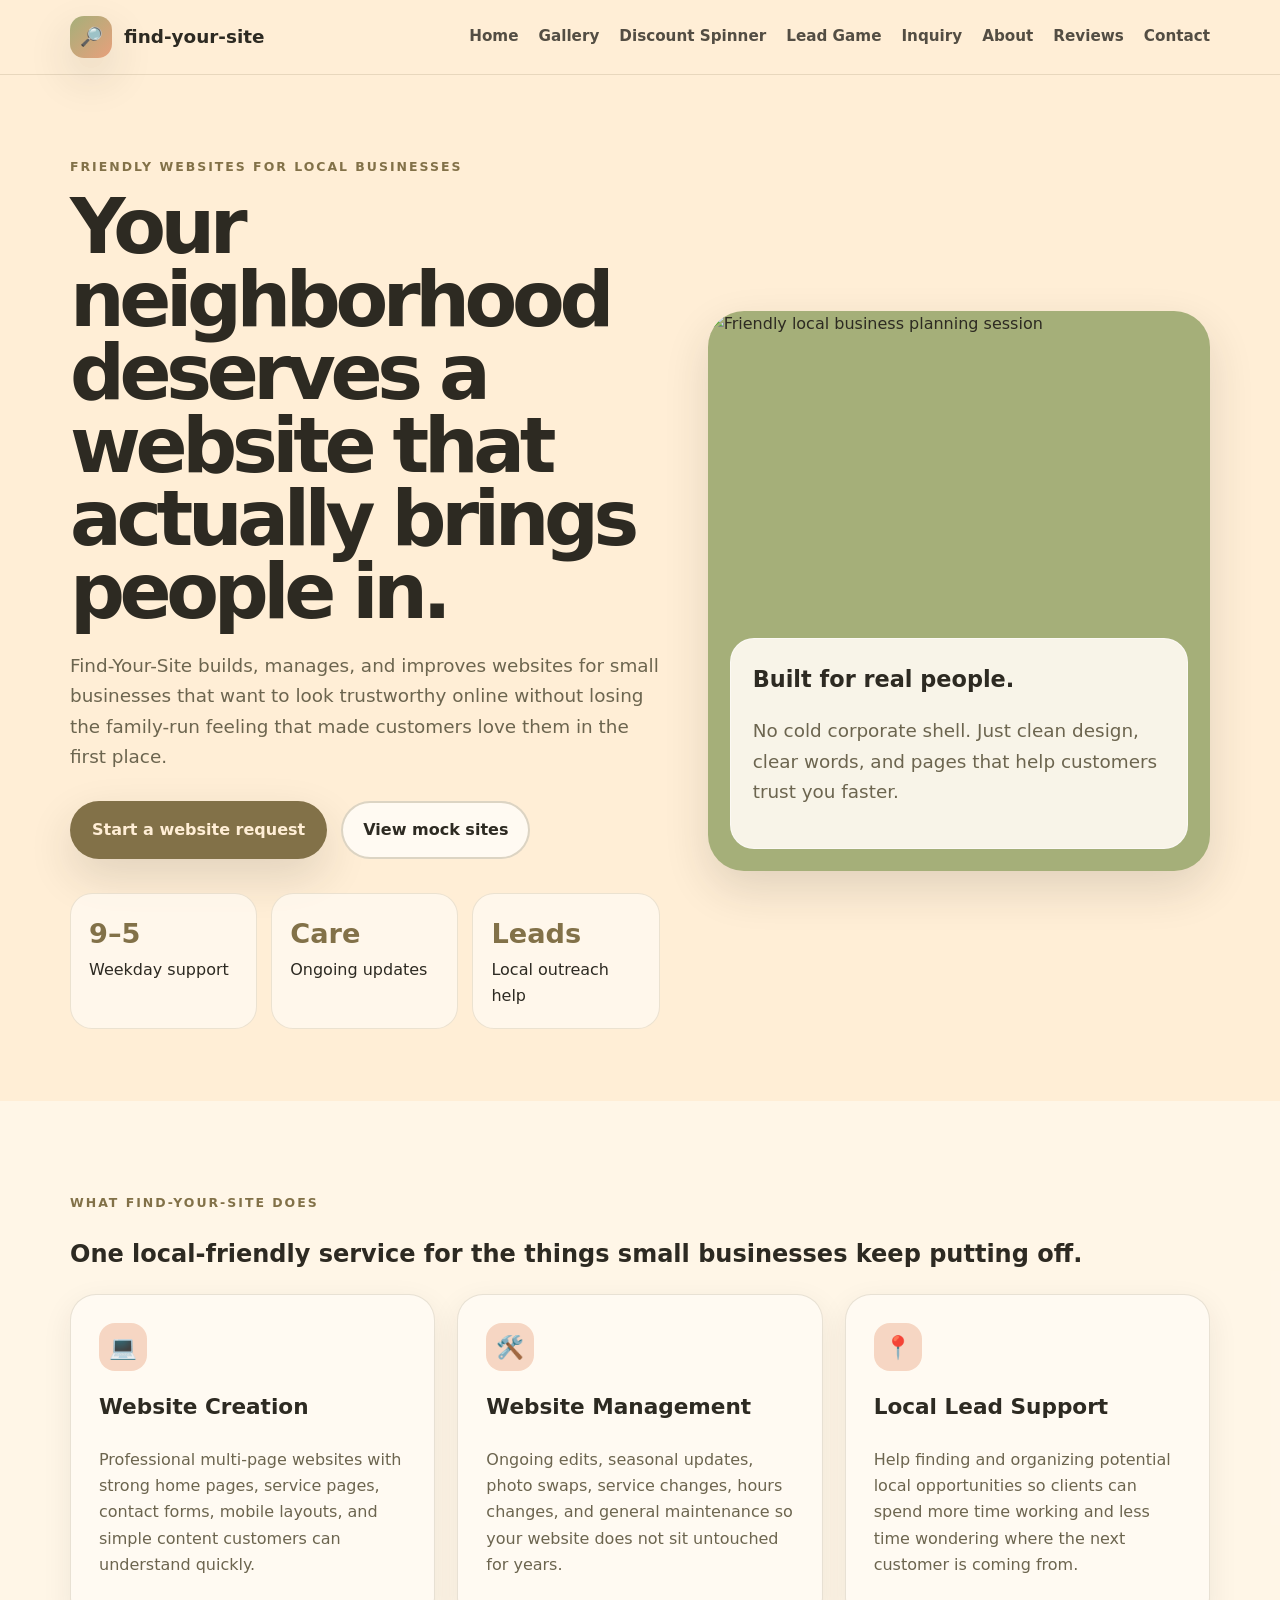
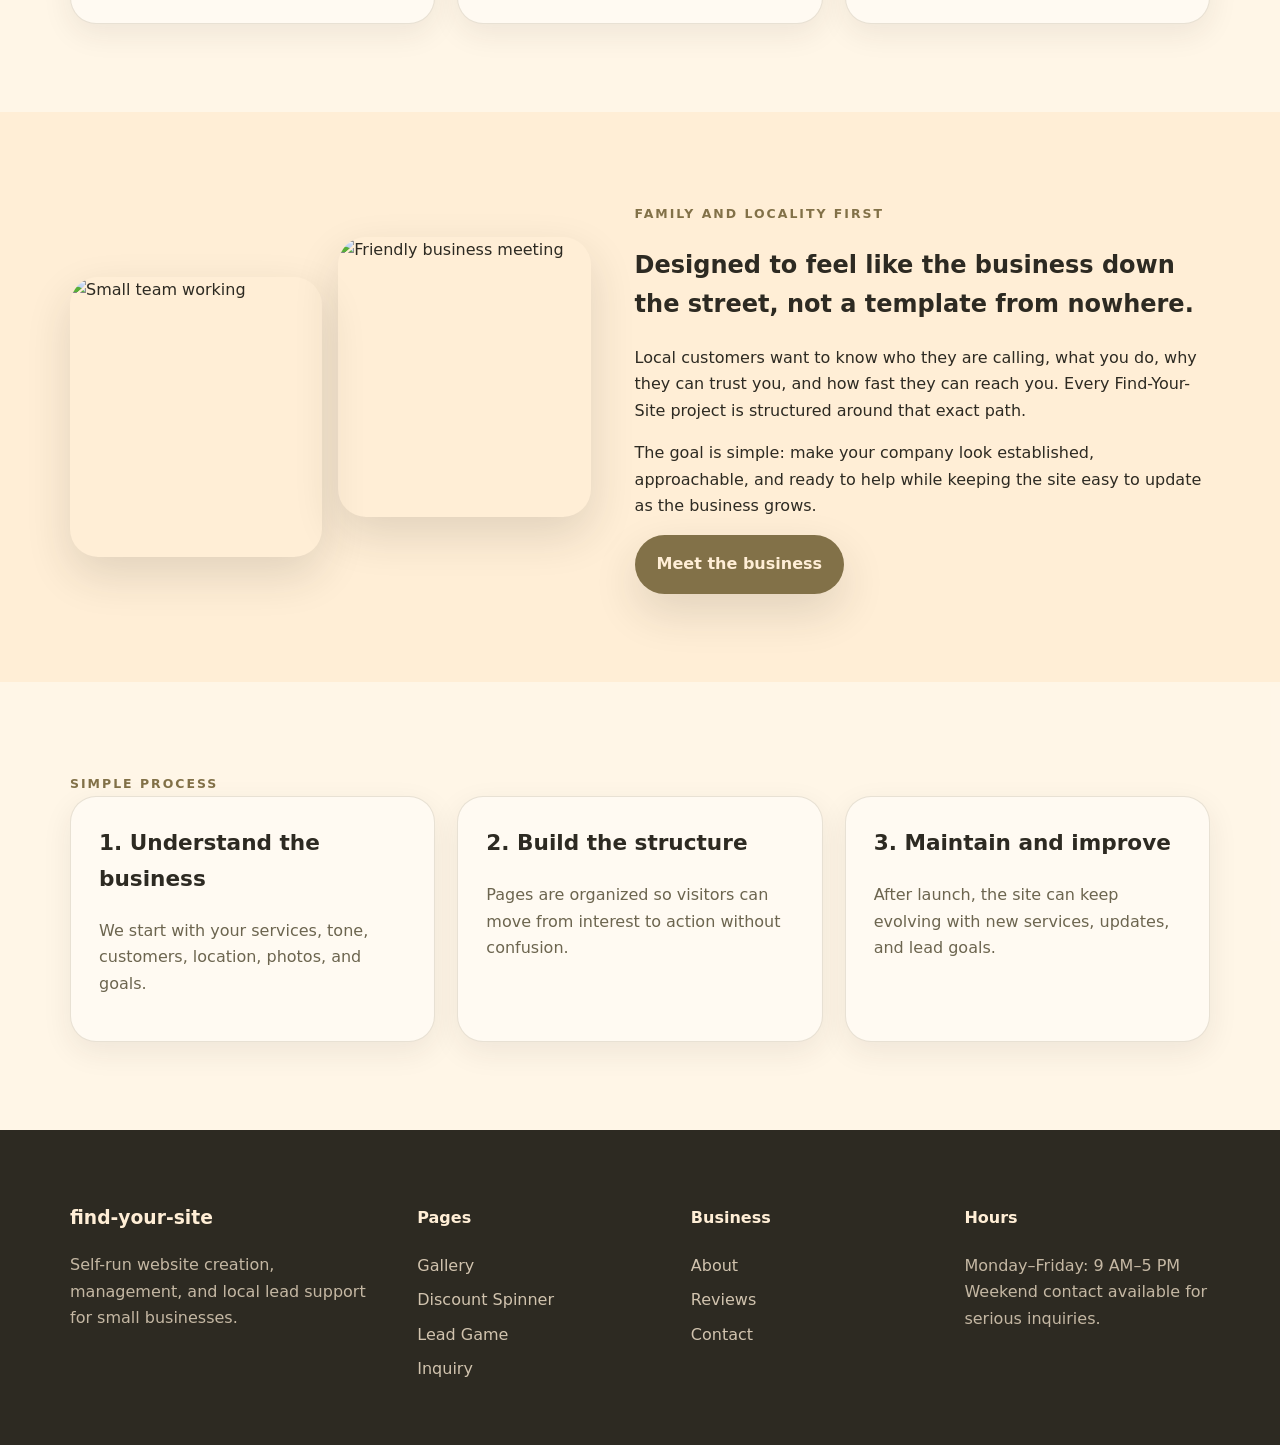
==== index.html @ 9f9fef60 "Add files via upload" ====
<!DOCTYPE html><html lang="en"><head><meta charset="UTF-8"><meta name="viewport" content="width=device-width, initial-scale=1.0"><title>Find-Your-Site | Local Websites, Care & Client Leads</title><link rel="stylesheet" href="assets/css/style.css"></head><body>
<header class="header"><div class="container nav"><a class="brand" href="index.html"><span class="brand-mark">🔎</span>find-your-site</a><button class="menu-toggle">Menu</button><nav class="nav-links"><a href="index.html">Home</a><a href="gallery.html">Gallery</a><a href="discount-spinner.html">Discount Spinner</a><a href="leads-game.html">Lead Game</a><a href="custom-inquiry.html">Inquiry</a><a href="about.html">About</a><a href="reviews.html">Reviews</a><a href="contact.html">Contact</a></nav></div></header>
<main><section class="hero"><div class="container hero-grid"><div><span class="eyebrow">Friendly websites for local businesses</span><h1>Your neighborhood deserves a website that actually brings people in.</h1><p>Find-Your-Site builds, manages, and improves websites for small businesses that want to look trustworthy online without losing the family-run feeling that made customers love them in the first place.</p><div class="hero-actions"><a class="btn btn-primary" href="custom-inquiry.html">Start a website request</a><a class="btn btn-secondary" href="gallery.html">View mock sites</a></div><div class="mini-stats"><div class="stat"><strong>9–5</strong>Weekday support</div><div class="stat"><strong>Care</strong>Ongoing updates</div><div class="stat"><strong>Leads</strong>Local outreach help</div></div></div><div class="hero-card"><img src="https://images.unsplash.com/photo-1556761175-b413da4baf72?auto=format&fit=crop&w=1100&q=80" alt="Friendly local business planning session"><div class="hero-badge"><strong>Built for real people.</strong><p>No cold corporate shell. Just clean design, clear words, and pages that help customers trust you faster.</p></div></div></div></section>
<section class="section section-soft"><div class="container"><span class="eyebrow">What Find-Your-Site does</span><h2>One local-friendly service for the things small businesses keep putting off.</h2><div class="grid-3"><article class="card"><div class="icon">💻</div><h3>Website Creation</h3><p>Professional multi-page websites with strong home pages, service pages, contact forms, mobile layouts, and simple content customers can understand quickly.</p></article><article class="card"><div class="icon">🛠️</div><h3>Website Management</h3><p>Ongoing edits, seasonal updates, photo swaps, service changes, hours changes, and general maintenance so your website does not sit untouched for years.</p></article><article class="card"><div class="icon">📍</div><h3>Local Lead Support</h3><p>Help finding and organizing potential local opportunities so clients can spend more time working and less time wondering where the next customer is coming from.</p></article></div></div></section>
<section class="section"><div class="container split"><div class="photo-stack"><img src="https://images.unsplash.com/photo-1521737604893-d14cc237f11d?auto=format&fit=crop&w=900&q=80" alt="Small team working"><img src="https://images.unsplash.com/photo-1556761175-4b46a572b786?auto=format&fit=crop&w=900&q=80" alt="Friendly business meeting"></div><div><span class="eyebrow">Family and locality first</span><h2>Designed to feel like the business down the street, not a template from nowhere.</h2><p>Local customers want to know who they are calling, what you do, why they can trust you, and how fast they can reach you. Every Find-Your-Site project is structured around that exact path.</p><p>The goal is simple: make your company look established, approachable, and ready to help while keeping the site easy to update as the business grows.</p><a class="btn btn-primary" href="about.html">Meet the business</a></div></div></section>
<section class="section section-soft"><div class="container"><span class="eyebrow">Simple process</span><div class="grid-3"><article class="card"><h3>1. Understand the business</h3><p>We start with your services, tone, customers, location, photos, and goals.</p></article><article class="card"><h3>2. Build the structure</h3><p>Pages are organized so visitors can move from interest to action without confusion.</p></article><article class="card"><h3>3. Maintain and improve</h3><p>After launch, the site can keep evolving with new services, updates, and lead goals.</p></article></div></div></section></main>
<footer class="footer"><div class="container footer-grid"><div><h3>find-your-site</h3><p>Self-run website creation, management, and local lead support for small businesses.</p></div><div><h4>Pages</h4><a href="gallery.html">Gallery</a><a href="discount-spinner.html">Discount Spinner</a><a href="leads-game.html">Lead Game</a><a href="custom-inquiry.html">Inquiry</a></div><div><h4>Business</h4><a href="about.html">About</a><a href="reviews.html">Reviews</a><a href="contact.html">Contact</a></div><div><h4>Hours</h4><p>Monday–Friday: 9 AM–5 PM<br>Weekend contact available for serious inquiries.</p></div></div></footer><script src="assets/js/script.js"></script></body></html>
---- assets/css/style.css ----
:root{
  --cream:#FFEED6;
  --sage:#A5AF79;
  --olive:#827148;
  --peach:#E8A07C;
  --ink:#2d2a22;
  --muted:#6c654f;
  --white:#fffaf2;
  --shadow:0 18px 45px rgba(45,42,34,.14);
  --radius:26px;
}
*{box-sizing:border-box}
body{margin:0;font-family:Inter,system-ui,-apple-system,Segoe UI,Arial,sans-serif;background:var(--cream);color:var(--ink);line-height:1.65}
a{color:inherit;text-decoration:none}img{max-width:100%;display:block}
.container{width:min(1140px,92%);margin:auto}.eyebrow{letter-spacing:.16em;text-transform:uppercase;font-weight:800;color:var(--olive);font-size:.78rem}.section{padding:88px 0}.section-soft{background:rgba(255,250,242,.65)}
.header{position:sticky;top:0;z-index:50;background:rgba(255,238,214,.92);backdrop-filter:blur(14px);border-bottom:1px solid rgba(130,113,72,.18)}
.nav{display:flex;align-items:center;justify-content:space-between;padding:16px 0}.brand{display:flex;align-items:center;gap:12px;font-weight:900;font-size:1.15rem}.brand-mark{width:42px;height:42px;border-radius:14px;background:linear-gradient(135deg,var(--sage),var(--peach));display:grid;place-items:center;box-shadow:var(--shadow)}
.nav-links{display:flex;align-items:center;gap:20px;font-weight:700;font-size:.95rem}.nav-links a{opacity:.82}.nav-links a:hover{opacity:1;color:var(--olive)}.menu-toggle{display:none;border:0;background:var(--olive);color:var(--cream);padding:10px 12px;border-radius:12px;font-weight:900}
.btn{display:inline-flex;align-items:center;justify-content:center;gap:10px;padding:14px 20px;border-radius:999px;font-weight:900;border:2px solid transparent;transition:.2s ease;cursor:pointer}.btn-primary{background:var(--olive);color:var(--cream);box-shadow:var(--shadow)}.btn-primary:hover{transform:translateY(-2px);background:#6f603d}.btn-secondary{background:var(--white);border-color:rgba(130,113,72,.28);color:var(--ink)}.btn-secondary:hover{border-color:var(--olive);transform:translateY(-2px)}
.hero{padding:78px 0 72px}.hero-grid{display:grid;grid-template-columns:1.08fr .92fr;gap:48px;align-items:center}.hero h1{font-size:clamp(2.6rem,6vw,5.6rem);line-height:.95;margin:12px 0 22px;letter-spacing:-.07em}.hero p{font-size:1.15rem;color:var(--muted);max-width:690px}.hero-actions{display:flex;gap:14px;flex-wrap:wrap;margin-top:28px}.hero-card{position:relative;border-radius:36px;overflow:hidden;min-height:560px;box-shadow:var(--shadow);background:var(--sage)}.hero-card img{height:560px;width:100%;object-fit:cover}.hero-badge{position:absolute;left:22px;bottom:22px;right:22px;background:rgba(255,250,242,.92);border:1px solid rgba(255,255,255,.5);padding:22px;border-radius:24px}.hero-badge strong{font-size:1.4rem}.mini-stats{display:grid;grid-template-columns:repeat(3,1fr);gap:14px;margin-top:34px}.stat{background:rgba(255,250,242,.75);border:1px solid rgba(130,113,72,.16);border-radius:22px;padding:18px}.stat strong{display:block;font-size:1.7rem;color:var(--olive)}
.grid-3{display:grid;grid-template-columns:repeat(3,1fr);gap:22px}.grid-2{display:grid;grid-template-columns:repeat(2,1fr);gap:28px}.card{background:var(--white);border:1px solid rgba(130,113,72,.18);border-radius:var(--radius);padding:28px;box-shadow:0 10px 30px rgba(45,42,34,.08)}.card h3{margin-top:0;font-size:1.35rem}.card p{color:var(--muted)}.icon{width:48px;height:48px;border-radius:16px;background:rgba(232,160,124,.4);display:grid;place-items:center;font-size:1.4rem;margin-bottom:18px}.split{display:grid;grid-template-columns:.95fr 1.05fr;gap:44px;align-items:center}.photo-stack{display:grid;grid-template-columns:1fr 1fr;gap:16px}.photo-stack img{border-radius:28px;height:280px;width:100%;object-fit:cover;box-shadow:var(--shadow)}.photo-stack img:first-child{margin-top:40px}
.page-hero{padding:72px 0 54px;text-align:center}.page-hero h1{font-size:clamp(2.3rem,5vw,4.8rem);line-height:1;margin:10px auto 18px;letter-spacing:-.05em;max-width:900px}.page-hero p{max-width:760px;margin:auto;color:var(--muted);font-size:1.1rem}
.gallery{display:grid;grid-template-columns:repeat(3,1fr);gap:24px}.site-preview{overflow:hidden;padding:0}.site-preview img{height:230px;width:100%;object-fit:cover}.site-preview div{padding:24px}.tag{display:inline-flex;background:rgba(165,175,121,.24);color:var(--olive);font-weight:900;border-radius:999px;padding:7px 12px;font-size:.8rem;margin:4px 4px 4px 0}
.spinner-wrap{display:grid;grid-template-columns:.9fr 1.1fr;gap:36px;align-items:center}.wheel-shell{background:var(--white);border-radius:36px;padding:28px;box-shadow:var(--shadow);text-align:center}.pointer{font-size:2rem;line-height:1}.wheel{width:min(430px,88vw);height:min(430px,88vw);border-radius:50%;margin:0 auto 22px;background:conic-gradient(var(--sage) 0 45deg,var(--peach) 45deg 90deg,var(--olive) 90deg 135deg,#c8bd92 135deg 180deg,var(--sage) 180deg 225deg,var(--peach) 225deg 270deg,var(--olive) 270deg 315deg,#d7c7a0 315deg 360deg);border:12px solid var(--white);box-shadow:inset 0 0 0 5px rgba(45,42,34,.12),var(--shadow);transition:transform 4s cubic-bezier(.12,.78,.18,1);position:relative}.wheel:after{content:'FYS';position:absolute;inset:36%;border-radius:50%;background:var(--cream);display:grid;place-items:center;font-weight:1000;color:var(--olive);font-size:1.7rem;border:4px solid rgba(130,113,72,.24)}.discount-result{font-size:1.4rem;font-weight:900;color:var(--olive);margin-top:16px;min-height:42px}
.form{display:grid;gap:16px}.form label{font-weight:900}.form input,.form textarea,.form select{width:100%;padding:15px 16px;border-radius:16px;border:1px solid rgba(130,113,72,.28);background:#fffdf8;font:inherit}.form textarea{min-height:150px;resize:vertical}.notice{display:none;background:rgba(165,175,121,.25);border:1px solid rgba(130,113,72,.25);padding:16px;border-radius:18px;font-weight:800}.review-stars{color:var(--olive);letter-spacing:.08em;font-weight:1000}.footer{background:#2d2a22;color:var(--cream);padding:54px 0}.footer-grid{display:grid;grid-template-columns:1.3fr repeat(3,1fr);gap:28px}.footer a{display:block;color:rgba(255,238,214,.78);margin:8px 0}.footer p{color:rgba(255,238,214,.72)}
@media(max-width:880px){.menu-toggle{display:block}.nav-links{display:none;position:absolute;left:4%;right:4%;top:76px;background:var(--white);padding:18px;border-radius:22px;box-shadow:var(--shadow);flex-direction:column;align-items:flex-start}.nav-links.open{display:flex}.hero-grid,.split,.spinner-wrap{grid-template-columns:1fr}.grid-3,.grid-2,.gallery,.footer-grid,.mini-stats{grid-template-columns:1fr}.hero-card,.hero-card img{min-height:420px;height:420px}.section{padding:64px 0}}
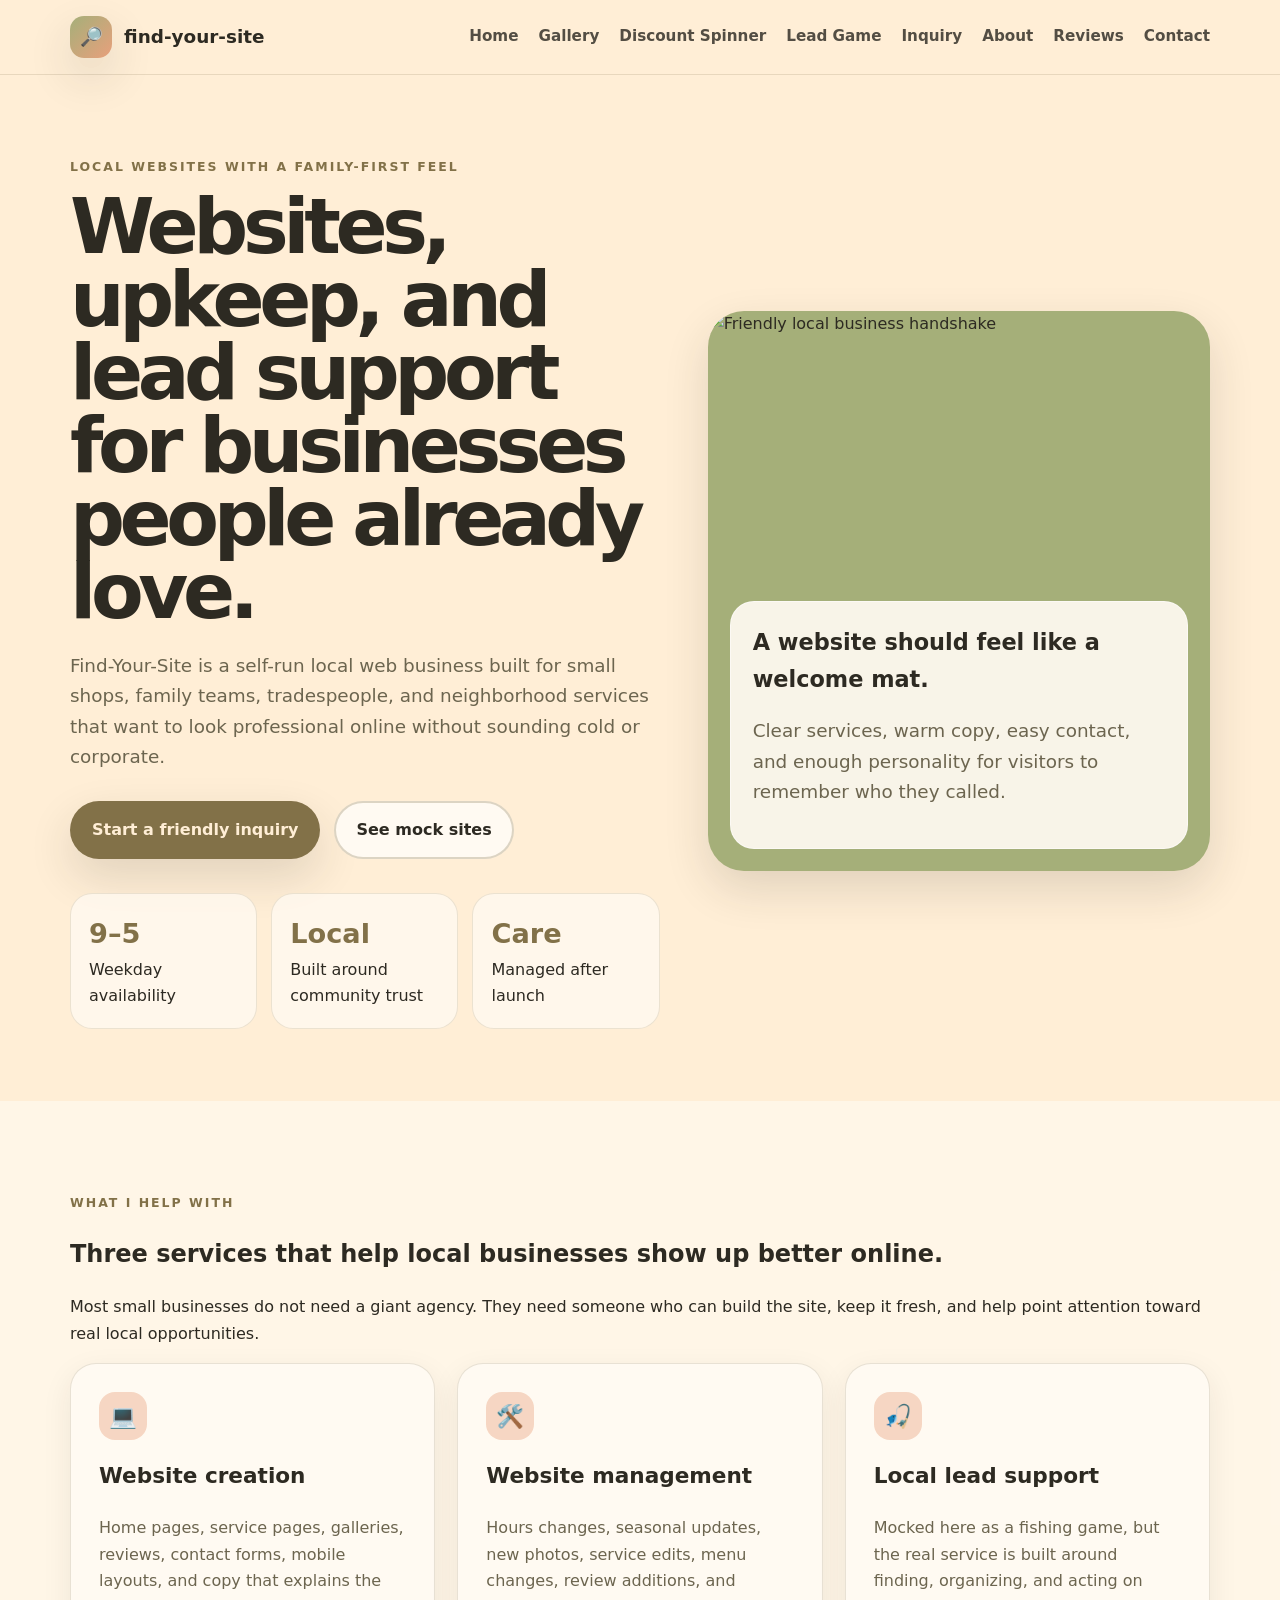
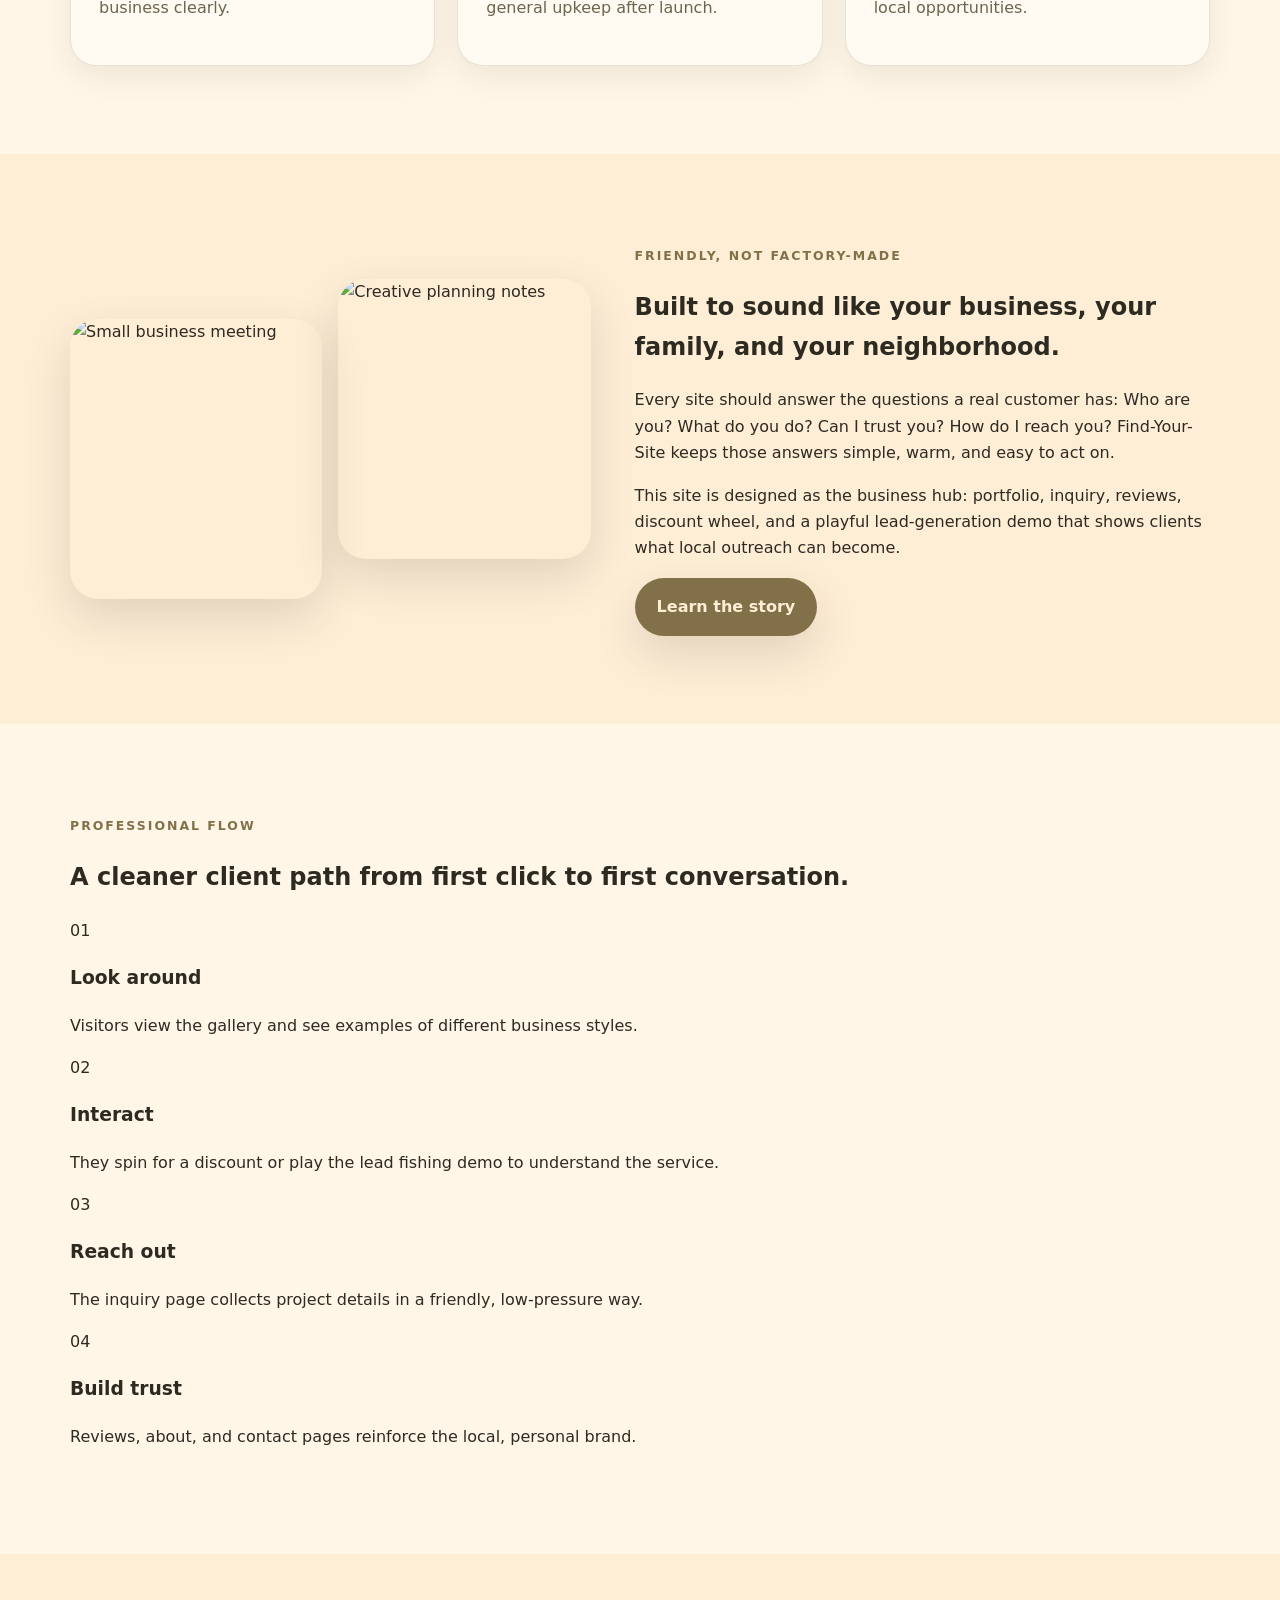
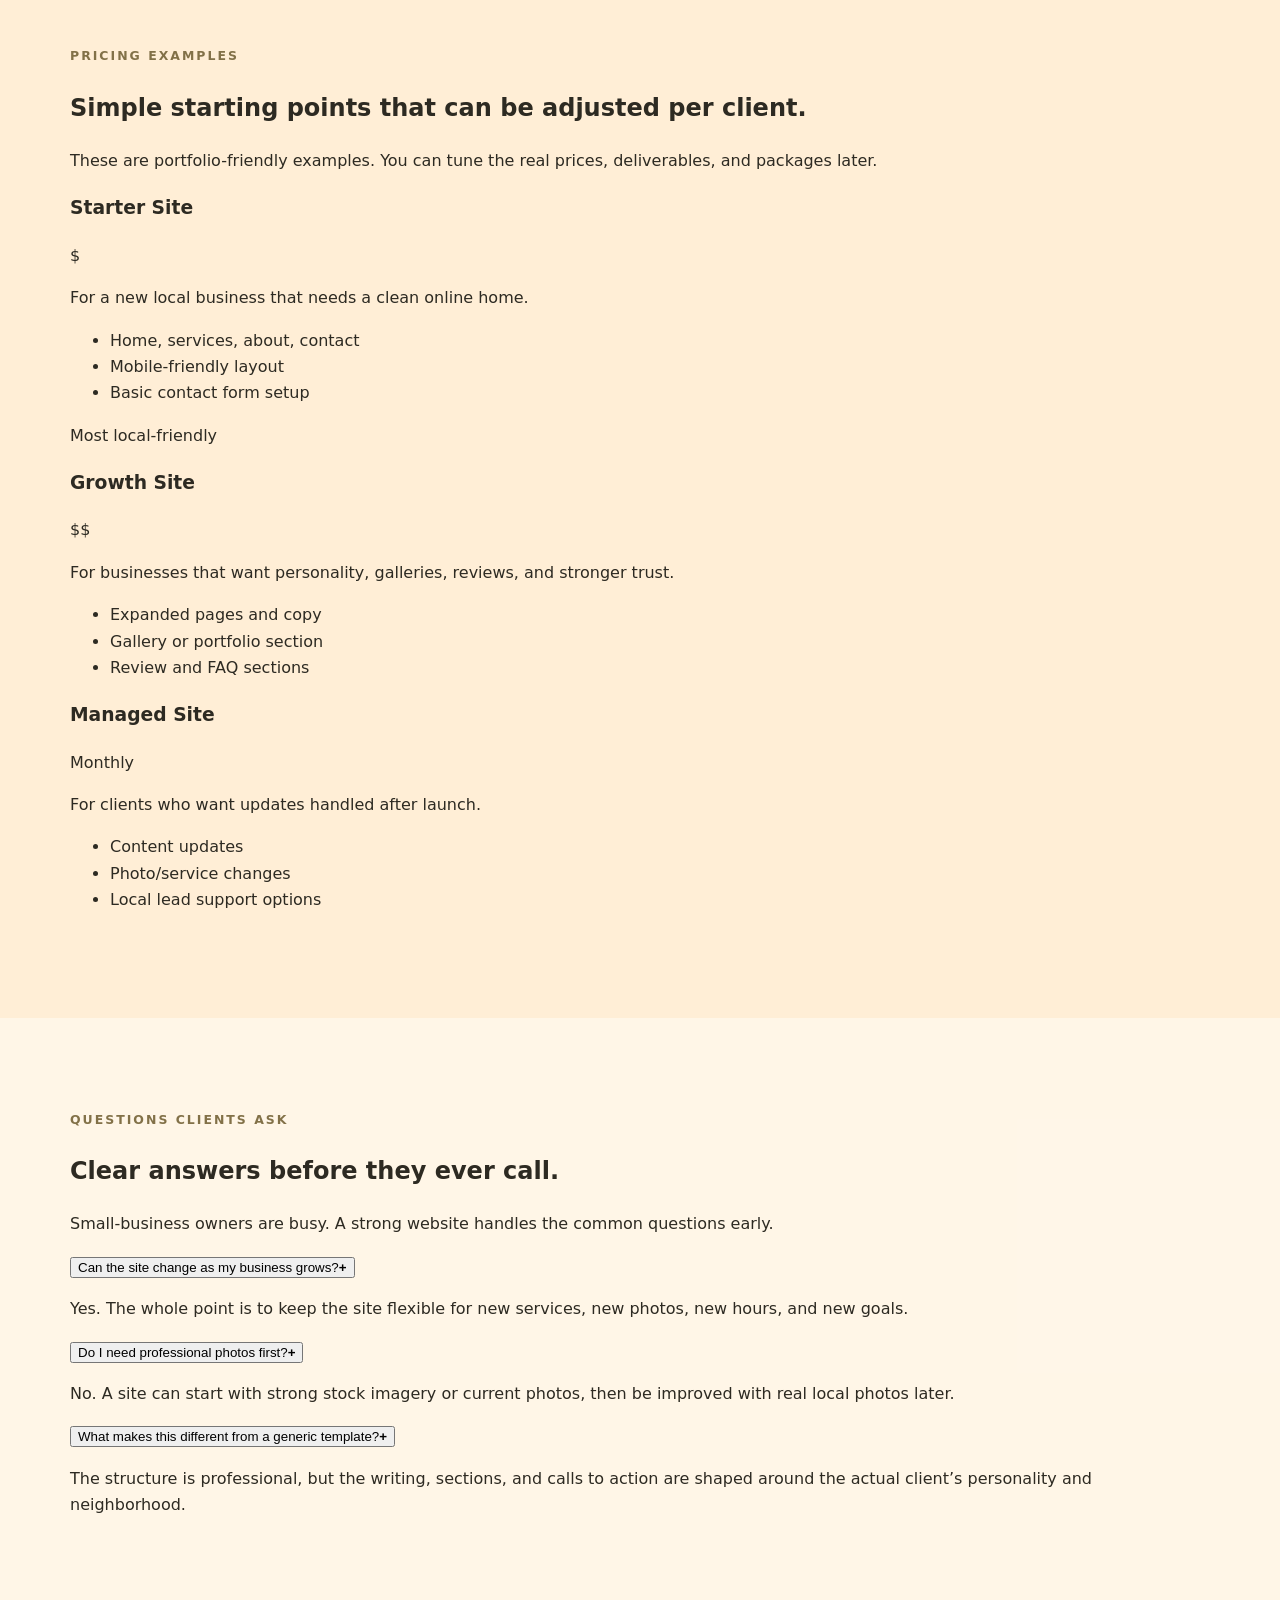
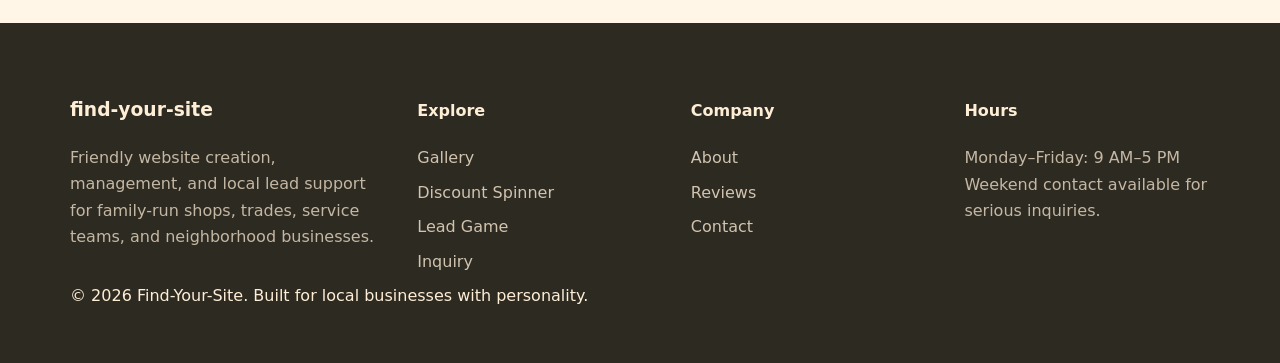
==== commit 9111b041: "Add files via upload" ====
--- a/index.html
+++ b/index.html
@@ -1,7 +1,35 @@
-<!DOCTYPE html><html lang="en"><head><meta charset="UTF-8"><meta name="viewport" content="width=device-width, initial-scale=1.0"><title>Find-Your-Site | Local Websites, Care & Client Leads</title><link rel="stylesheet" href="assets/css/style.css"></head><body>
-<header class="header"><div class="container nav"><a class="brand" href="index.html"><span class="brand-mark">🔎</span>find-your-site</a><button class="menu-toggle">Menu</button><nav class="nav-links"><a href="index.html">Home</a><a href="gallery.html">Gallery</a><a href="discount-spinner.html">Discount Spinner</a><a href="leads-game.html">Lead Game</a><a href="custom-inquiry.html">Inquiry</a><a href="about.html">About</a><a href="reviews.html">Reviews</a><a href="contact.html">Contact</a></nav></div></header>
-<main><section class="hero"><div class="container hero-grid"><div><span class="eyebrow">Friendly websites for local businesses</span><h1>Your neighborhood deserves a website that actually brings people in.</h1><p>Find-Your-Site builds, manages, and improves websites for small businesses that want to look trustworthy online without losing the family-run feeling that made customers love them in the first place.</p><div class="hero-actions"><a class="btn btn-primary" href="custom-inquiry.html">Start a website request</a><a class="btn btn-secondary" href="gallery.html">View mock sites</a></div><div class="mini-stats"><div class="stat"><strong>9–5</strong>Weekday support</div><div class="stat"><strong>Care</strong>Ongoing updates</div><div class="stat"><strong>Leads</strong>Local outreach help</div></div></div><div class="hero-card"><img src="https://images.unsplash.com/photo-1556761175-b413da4baf72?auto=format&fit=crop&w=1100&q=80" alt="Friendly local business planning session"><div class="hero-badge"><strong>Built for real people.</strong><p>No cold corporate shell. Just clean design, clear words, and pages that help customers trust you faster.</p></div></div></div></section>
-<section class="section section-soft"><div class="container"><span class="eyebrow">What Find-Your-Site does</span><h2>One local-friendly service for the things small businesses keep putting off.</h2><div class="grid-3"><article class="card"><div class="icon">💻</div><h3>Website Creation</h3><p>Professional multi-page websites with strong home pages, service pages, contact forms, mobile layouts, and simple content customers can understand quickly.</p></article><article class="card"><div class="icon">🛠️</div><h3>Website Management</h3><p>Ongoing edits, seasonal updates, photo swaps, service changes, hours changes, and general maintenance so your website does not sit untouched for years.</p></article><article class="card"><div class="icon">📍</div><h3>Local Lead Support</h3><p>Help finding and organizing potential local opportunities so clients can spend more time working and less time wondering where the next customer is coming from.</p></article></div></div></section>
-<section class="section"><div class="container split"><div class="photo-stack"><img src="https://images.unsplash.com/photo-1521737604893-d14cc237f11d?auto=format&fit=crop&w=900&q=80" alt="Small team working"><img src="https://images.unsplash.com/photo-1556761175-4b46a572b786?auto=format&fit=crop&w=900&q=80" alt="Friendly business meeting"></div><div><span class="eyebrow">Family and locality first</span><h2>Designed to feel like the business down the street, not a template from nowhere.</h2><p>Local customers want to know who they are calling, what you do, why they can trust you, and how fast they can reach you. Every Find-Your-Site project is structured around that exact path.</p><p>The goal is simple: make your company look established, approachable, and ready to help while keeping the site easy to update as the business grows.</p><a class="btn btn-primary" href="about.html">Meet the business</a></div></div></section>
-<section class="section section-soft"><div class="container"><span class="eyebrow">Simple process</span><div class="grid-3"><article class="card"><h3>1. Understand the business</h3><p>We start with your services, tone, customers, location, photos, and goals.</p></article><article class="card"><h3>2. Build the structure</h3><p>Pages are organized so visitors can move from interest to action without confusion.</p></article><article class="card"><h3>3. Maintain and improve</h3><p>After launch, the site can keep evolving with new services, updates, and lead goals.</p></article></div></div></section></main>
-<footer class="footer"><div class="container footer-grid"><div><h3>find-your-site</h3><p>Self-run website creation, management, and local lead support for small businesses.</p></div><div><h4>Pages</h4><a href="gallery.html">Gallery</a><a href="discount-spinner.html">Discount Spinner</a><a href="leads-game.html">Lead Game</a><a href="custom-inquiry.html">Inquiry</a></div><div><h4>Business</h4><a href="about.html">About</a><a href="reviews.html">Reviews</a><a href="contact.html">Contact</a></div><div><h4>Hours</h4><p>Monday–Friday: 9 AM–5 PM<br>Weekend contact available for serious inquiries.</p></div></div></footer><script src="assets/js/script.js"></script></body></html>
+<!DOCTYPE html>
+<html lang="en">
+<head>
+<meta charset="UTF-8">
+<meta name="viewport" content="width=device-width, initial-scale=1.0">
+<title>Find-Your-Site | Local Website Creation & Lead Support</title>
+<link rel="stylesheet" href="assets/css/style.css">
+</head>
+<body>
+<header class="header"><div class="container nav"><a class="brand" href="index.html"><span class="brand-mark">🔎</span><span>find-your-site</span></a><button class="menu-toggle" aria-label="Open navigation">Menu</button><nav class="nav-links"><a href="index.html">Home</a><a href="gallery.html">Gallery</a><a href="discount-spinner.html">Discount Spinner</a><a href="leads-game.html">Lead Game</a><a href="custom-inquiry.html">Inquiry</a><a href="about.html">About</a><a href="reviews.html">Reviews</a><a href="contact.html">Contact</a></nav></div></header>
+<main>
+
+<section class="hero">
+  <div class="container hero-grid">
+    <div>
+      <span class="eyebrow">Local websites with a family-first feel</span>
+      <h1>Websites, upkeep, and lead support for businesses people already love.</h1>
+      <p>Find-Your-Site is a self-run local web business built for small shops, family teams, tradespeople, and neighborhood services that want to look professional online without sounding cold or corporate.</p>
+      <div class="hero-actions"><a class="btn btn-primary" href="custom-inquiry.html">Start a friendly inquiry</a><a class="btn btn-secondary" href="gallery.html">See mock sites</a></div>
+      <div class="mini-stats"><div class="stat"><strong>9–5</strong><span>Weekday availability</span></div><div class="stat"><strong>Local</strong><span>Built around community trust</span></div><div class="stat"><strong>Care</strong><span>Managed after launch</span></div></div>
+    </div>
+    <div class="hero-card"><img src="https://images.unsplash.com/photo-1521791055366-0d553872125f?auto=format&fit=crop&w=1200&q=80" alt="Friendly local business handshake"><div class="hero-badge"><strong>A website should feel like a welcome mat.</strong><p>Clear services, warm copy, easy contact, and enough personality for visitors to remember who they called.</p></div></div>
+  </div>
+</section>
+<section class="section section-soft"><div class="container"><div class="section-heading"><span class="eyebrow">What I help with</span><h2>Three services that help local businesses show up better online.</h2><p>Most small businesses do not need a giant agency. They need someone who can build the site, keep it fresh, and help point attention toward real local opportunities.</p></div><div class="grid-3"><article class="card lift"><div class="icon">💻</div><h3>Website creation</h3><p>Home pages, service pages, galleries, reviews, contact forms, mobile layouts, and copy that explains the business clearly.</p></article><article class="card lift"><div class="icon">🛠️</div><h3>Website management</h3><p>Hours changes, seasonal updates, new photos, service edits, menu changes, review additions, and general upkeep after launch.</p></article><article class="card lift"><div class="icon">🎣</div><h3>Local lead support</h3><p>Mocked here as a fishing game, but the real service is built around finding, organizing, and acting on local opportunities.</p></article></div></div></section>
+<section class="section"><div class="container split"><div class="photo-stack"><img src="https://images.unsplash.com/photo-1556761175-4b46a572b786?auto=format&fit=crop&w=900&q=80" alt="Small business meeting"><img src="https://images.unsplash.com/photo-1517245386807-bb43f82c33c4?auto=format&fit=crop&w=900&q=80" alt="Creative planning notes"></div><div><span class="eyebrow">Friendly, not factory-made</span><h2>Built to sound like your business, your family, and your neighborhood.</h2><p>Every site should answer the questions a real customer has: Who are you? What do you do? Can I trust you? How do I reach you? Find-Your-Site keeps those answers simple, warm, and easy to act on.</p><p>This site is designed as the business hub: portfolio, inquiry, reviews, discount wheel, and a playful lead-generation demo that shows clients what local outreach can become.</p><a class="btn btn-primary" href="about.html">Learn the story</a></div></div></section>
+<section class="section section-soft"><div class="container"><div class="section-heading"><span class="eyebrow">Professional flow</span><h2>A cleaner client path from first click to first conversation.</h2></div><div class="process-line"><article><span>01</span><h3>Look around</h3><p>Visitors view the gallery and see examples of different business styles.</p></article><article><span>02</span><h3>Interact</h3><p>They spin for a discount or play the lead fishing demo to understand the service.</p></article><article><span>03</span><h3>Reach out</h3><p>The inquiry page collects project details in a friendly, low-pressure way.</p></article><article><span>04</span><h3>Build trust</h3><p>Reviews, about, and contact pages reinforce the local, personal brand.</p></article></div></div></section>
+<section class="section"><div class="container"><div class="section-heading"><span class="eyebrow">Pricing examples</span><h2>Simple starting points that can be adjusted per client.</h2><p>These are portfolio-friendly examples. You can tune the real prices, deliverables, and packages later.</p></div><div class="pricing-grid"><article class="price-card"><h3>Starter Site</h3><p class="price">$</p><p>For a new local business that needs a clean online home.</p><ul><li>Home, services, about, contact</li><li>Mobile-friendly layout</li><li>Basic contact form setup</li></ul></article><article class="price-card featured"><span class="badge">Most local-friendly</span><h3>Growth Site</h3><p class="price">$$</p><p>For businesses that want personality, galleries, reviews, and stronger trust.</p><ul><li>Expanded pages and copy</li><li>Gallery or portfolio section</li><li>Review and FAQ sections</li></ul></article><article class="price-card"><h3>Managed Site</h3><p class="price">Monthly</p><p>For clients who want updates handled after launch.</p><ul><li>Content updates</li><li>Photo/service changes</li><li>Local lead support options</li></ul></article></div></div></section>
+<section class="section section-soft"><div class="container faq-wrap"><div><span class="eyebrow">Questions clients ask</span><h2>Clear answers before they ever call.</h2><p>Small-business owners are busy. A strong website handles the common questions early.</p></div><div class="faq-list"><button class="faq-item"><span>Can the site change as my business grows?</span><strong>+</strong></button><div class="faq-panel"><p>Yes. The whole point is to keep the site flexible for new services, new photos, new hours, and new goals.</p></div><button class="faq-item"><span>Do I need professional photos first?</span><strong>+</strong></button><div class="faq-panel"><p>No. A site can start with strong stock imagery or current photos, then be improved with real local photos later.</p></div><button class="faq-item"><span>What makes this different from a generic template?</span><strong>+</strong></button><div class="faq-panel"><p>The structure is professional, but the writing, sections, and calls to action are shaped around the actual client’s personality and neighborhood.</p></div></div></div></section>
+
+</main>
+<footer class="footer"><div class="container footer-grid"><div><h3>find-your-site</h3><p>Friendly website creation, management, and local lead support for family-run shops, trades, service teams, and neighborhood businesses.</p></div><div><h4>Explore</h4><a href="gallery.html">Gallery</a><a href="discount-spinner.html">Discount Spinner</a><a href="leads-game.html">Lead Game</a><a href="custom-inquiry.html">Inquiry</a></div><div><h4>Company</h4><a href="about.html">About</a><a href="reviews.html">Reviews</a><a href="contact.html">Contact</a></div><div><h4>Hours</h4><p>Monday–Friday: 9 AM–5 PM<br>Weekend contact available for serious inquiries.</p></div></div><div class="container tiny-footer">© <span data-year></span> Find-Your-Site. Built for local businesses with personality.</div></footer>
+<script src="assets/js/script.js"></script>
+</body>
+</html>
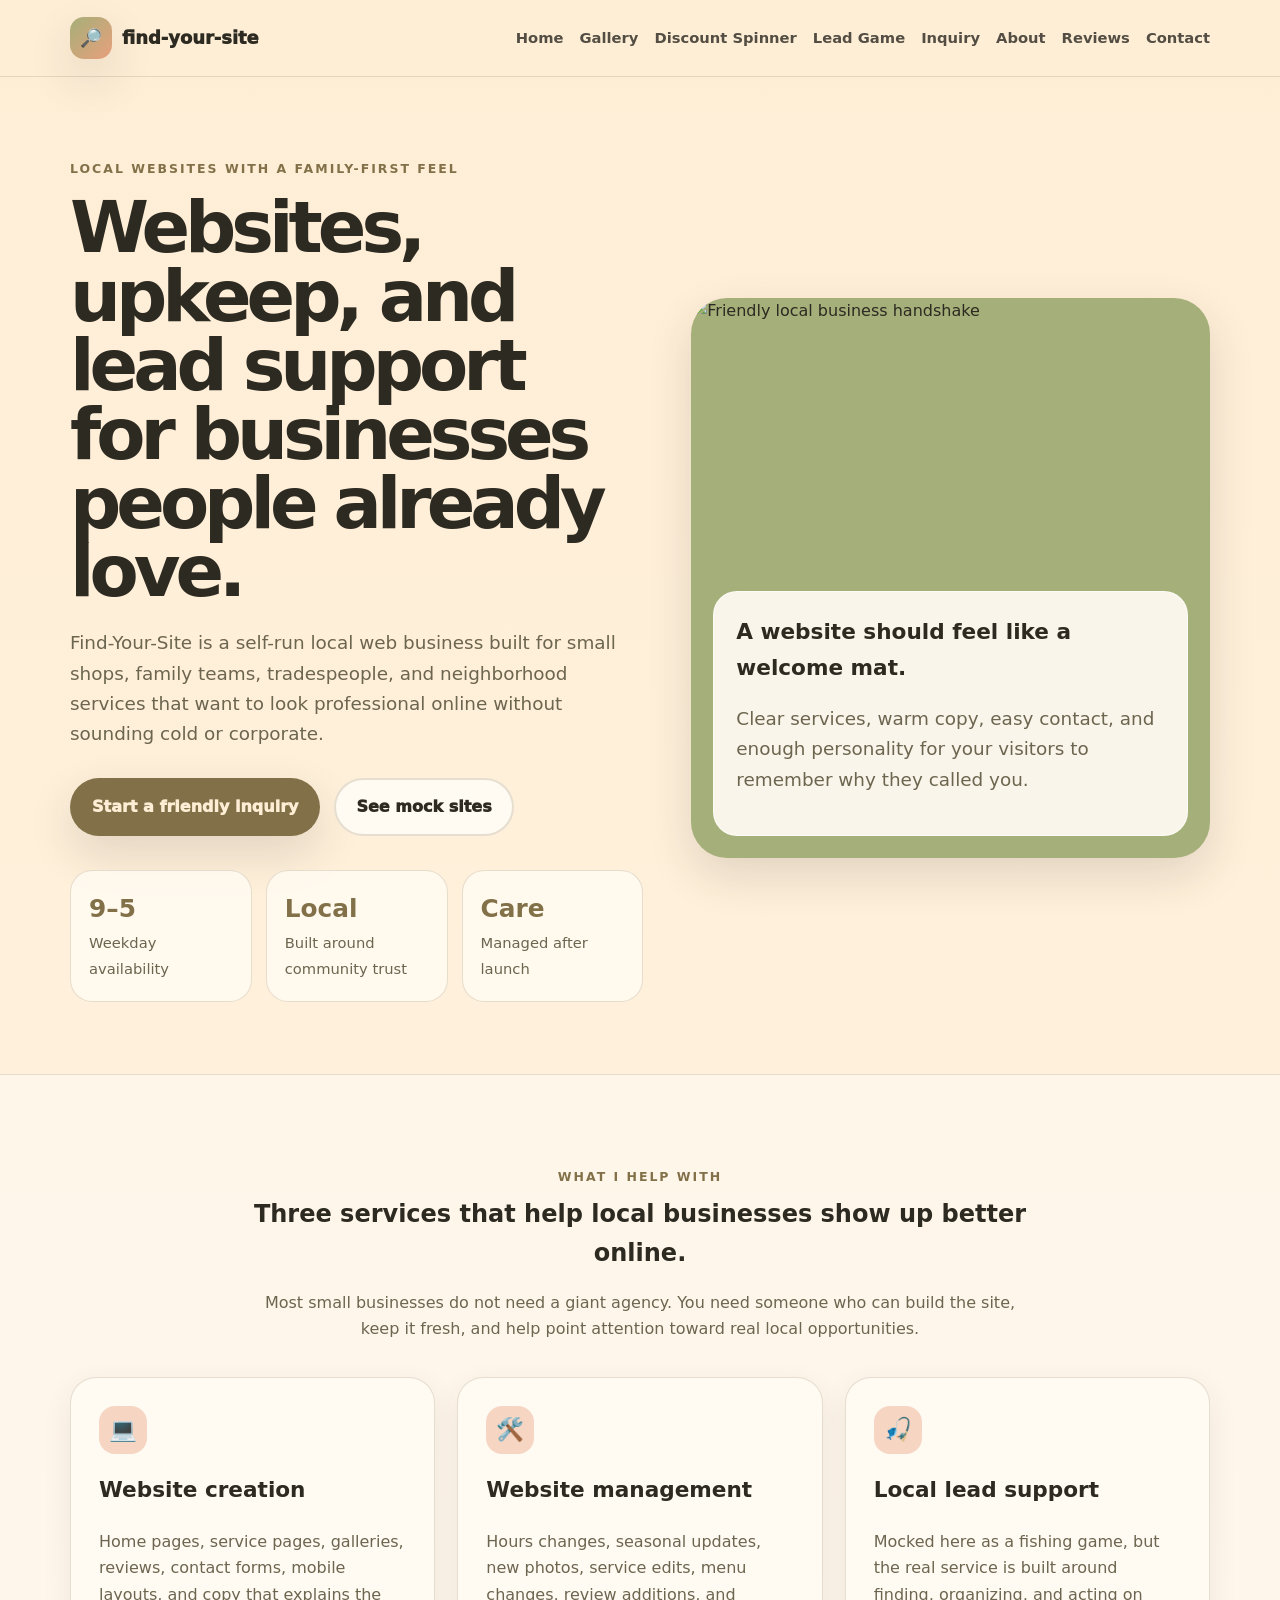
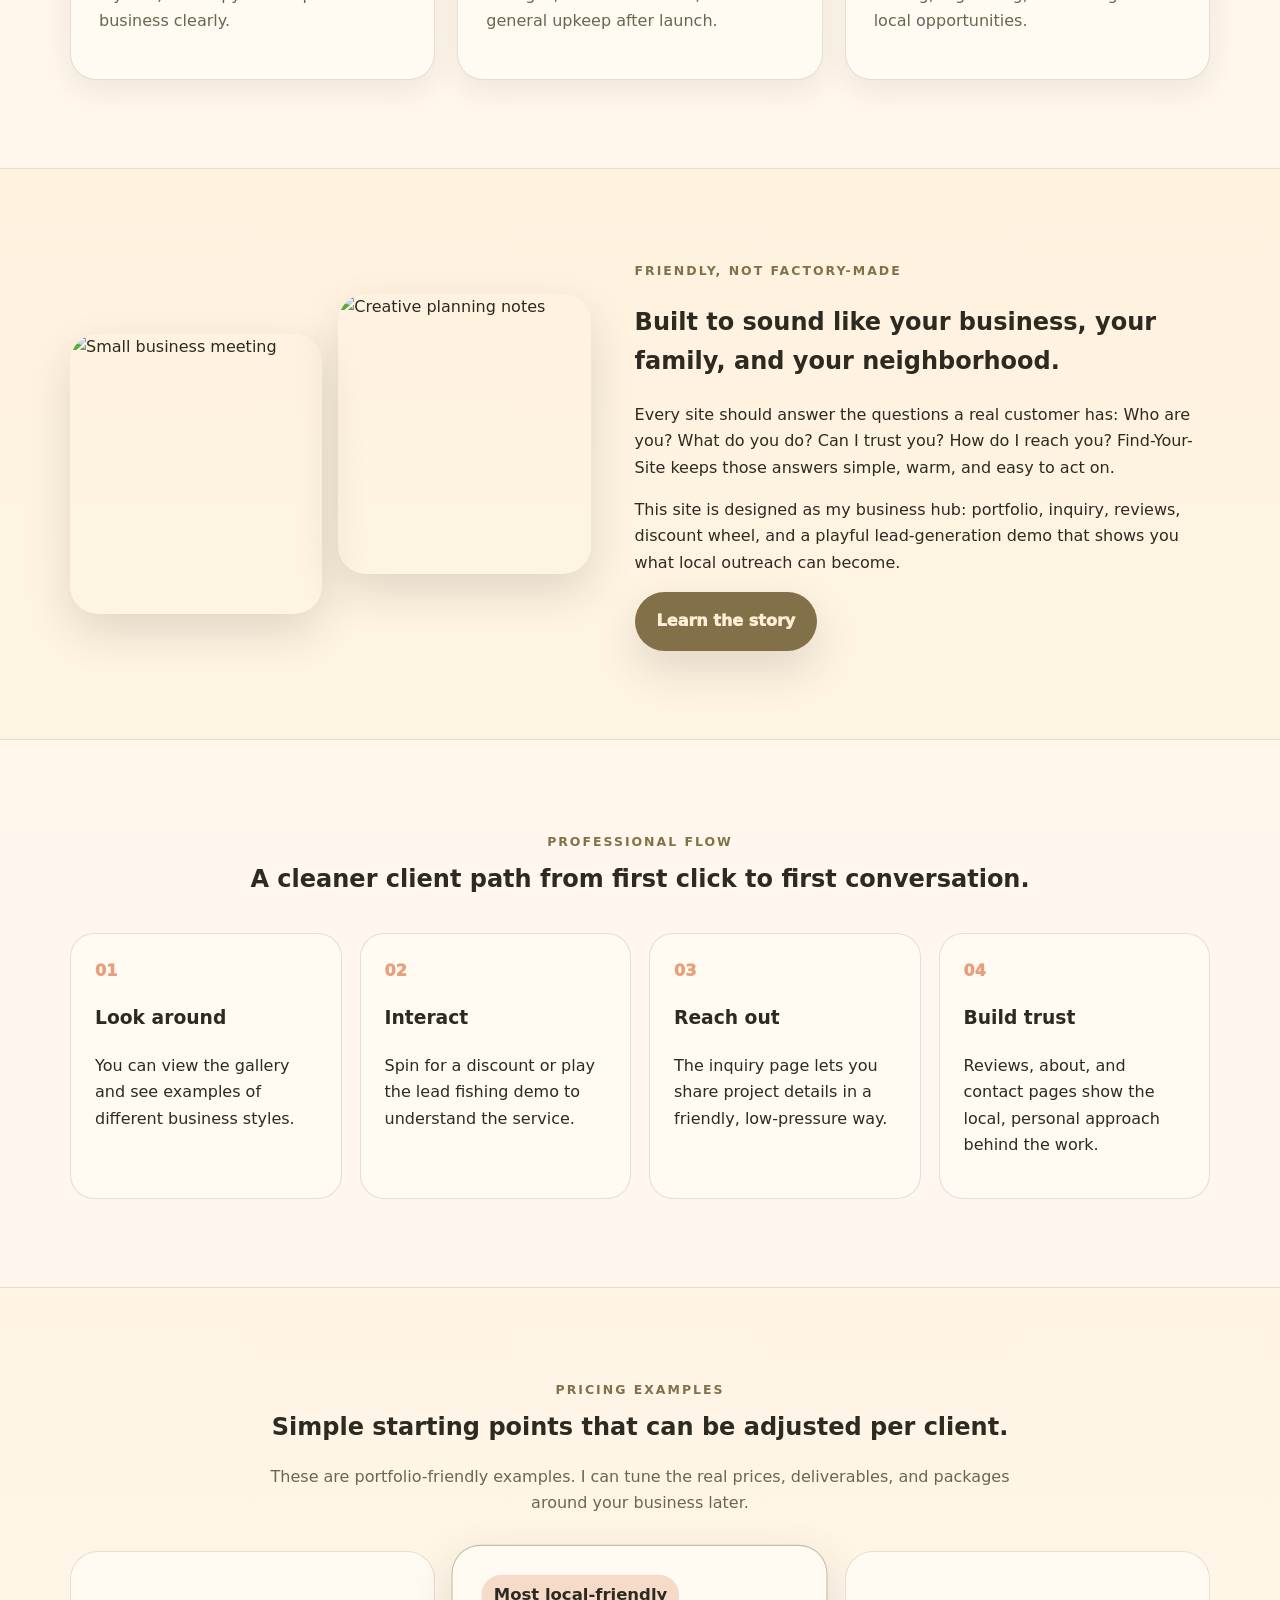
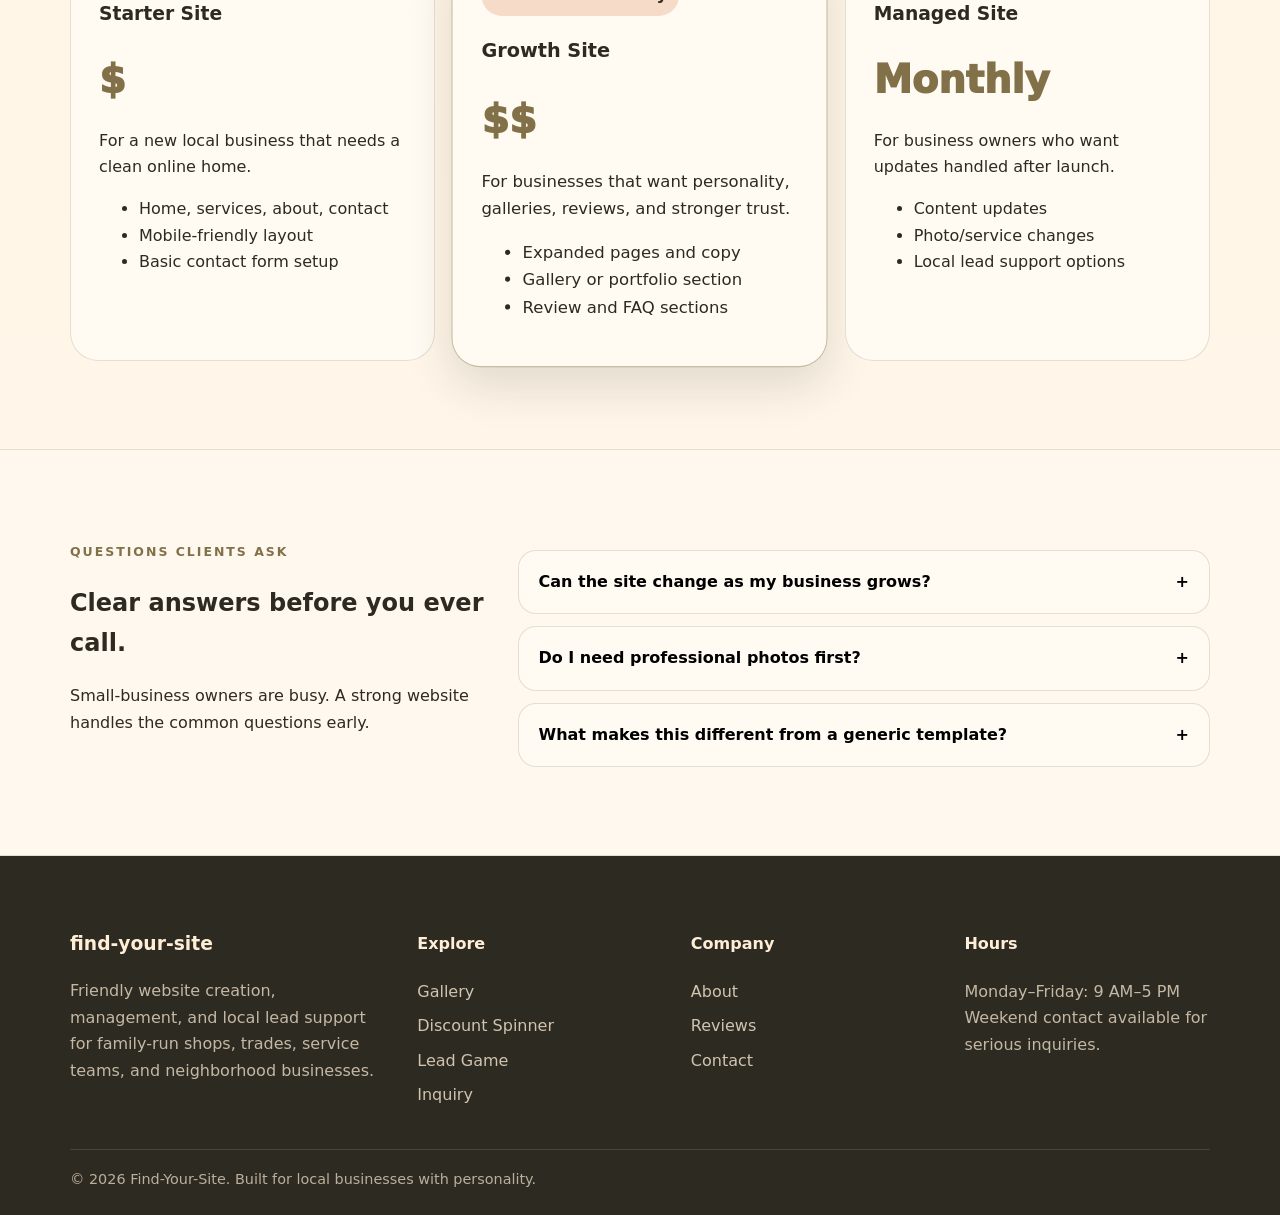
==== commit cb1f852d: "Add files via upload" ====
--- a/index.html
+++ b/index.html
@@ -19,14 +19,14 @@
       <div class="hero-actions"><a class="btn btn-primary" href="custom-inquiry.html">Start a friendly inquiry</a><a class="btn btn-secondary" href="gallery.html">See mock sites</a></div>
       <div class="mini-stats"><div class="stat"><strong>9–5</strong><span>Weekday availability</span></div><div class="stat"><strong>Local</strong><span>Built around community trust</span></div><div class="stat"><strong>Care</strong><span>Managed after launch</span></div></div>
     </div>
-    <div class="hero-card"><img src="https://images.unsplash.com/photo-1521791055366-0d553872125f?auto=format&fit=crop&w=1200&q=80" alt="Friendly local business handshake"><div class="hero-badge"><strong>A website should feel like a welcome mat.</strong><p>Clear services, warm copy, easy contact, and enough personality for visitors to remember who they called.</p></div></div>
+    <div class="hero-card"><img src="https://images.unsplash.com/photo-1521791055366-0d553872125f?auto=format&fit=crop&w=1200&q=80" alt="Friendly local business handshake"><div class="hero-badge"><strong>A website should feel like a welcome mat.</strong><p>Clear services, warm copy, easy contact, and enough personality for your visitors to remember why they called you.</p></div></div>
   </div>
 </section>
-<section class="section section-soft"><div class="container"><div class="section-heading"><span class="eyebrow">What I help with</span><h2>Three services that help local businesses show up better online.</h2><p>Most small businesses do not need a giant agency. They need someone who can build the site, keep it fresh, and help point attention toward real local opportunities.</p></div><div class="grid-3"><article class="card lift"><div class="icon">💻</div><h3>Website creation</h3><p>Home pages, service pages, galleries, reviews, contact forms, mobile layouts, and copy that explains the business clearly.</p></article><article class="card lift"><div class="icon">🛠️</div><h3>Website management</h3><p>Hours changes, seasonal updates, new photos, service edits, menu changes, review additions, and general upkeep after launch.</p></article><article class="card lift"><div class="icon">🎣</div><h3>Local lead support</h3><p>Mocked here as a fishing game, but the real service is built around finding, organizing, and acting on local opportunities.</p></article></div></div></section>
-<section class="section"><div class="container split"><div class="photo-stack"><img src="https://images.unsplash.com/photo-1556761175-4b46a572b786?auto=format&fit=crop&w=900&q=80" alt="Small business meeting"><img src="https://images.unsplash.com/photo-1517245386807-bb43f82c33c4?auto=format&fit=crop&w=900&q=80" alt="Creative planning notes"></div><div><span class="eyebrow">Friendly, not factory-made</span><h2>Built to sound like your business, your family, and your neighborhood.</h2><p>Every site should answer the questions a real customer has: Who are you? What do you do? Can I trust you? How do I reach you? Find-Your-Site keeps those answers simple, warm, and easy to act on.</p><p>This site is designed as the business hub: portfolio, inquiry, reviews, discount wheel, and a playful lead-generation demo that shows clients what local outreach can become.</p><a class="btn btn-primary" href="about.html">Learn the story</a></div></div></section>
-<section class="section section-soft"><div class="container"><div class="section-heading"><span class="eyebrow">Professional flow</span><h2>A cleaner client path from first click to first conversation.</h2></div><div class="process-line"><article><span>01</span><h3>Look around</h3><p>Visitors view the gallery and see examples of different business styles.</p></article><article><span>02</span><h3>Interact</h3><p>They spin for a discount or play the lead fishing demo to understand the service.</p></article><article><span>03</span><h3>Reach out</h3><p>The inquiry page collects project details in a friendly, low-pressure way.</p></article><article><span>04</span><h3>Build trust</h3><p>Reviews, about, and contact pages reinforce the local, personal brand.</p></article></div></div></section>
-<section class="section"><div class="container"><div class="section-heading"><span class="eyebrow">Pricing examples</span><h2>Simple starting points that can be adjusted per client.</h2><p>These are portfolio-friendly examples. You can tune the real prices, deliverables, and packages later.</p></div><div class="pricing-grid"><article class="price-card"><h3>Starter Site</h3><p class="price">$</p><p>For a new local business that needs a clean online home.</p><ul><li>Home, services, about, contact</li><li>Mobile-friendly layout</li><li>Basic contact form setup</li></ul></article><article class="price-card featured"><span class="badge">Most local-friendly</span><h3>Growth Site</h3><p class="price">$$</p><p>For businesses that want personality, galleries, reviews, and stronger trust.</p><ul><li>Expanded pages and copy</li><li>Gallery or portfolio section</li><li>Review and FAQ sections</li></ul></article><article class="price-card"><h3>Managed Site</h3><p class="price">Monthly</p><p>For clients who want updates handled after launch.</p><ul><li>Content updates</li><li>Photo/service changes</li><li>Local lead support options</li></ul></article></div></div></section>
-<section class="section section-soft"><div class="container faq-wrap"><div><span class="eyebrow">Questions clients ask</span><h2>Clear answers before they ever call.</h2><p>Small-business owners are busy. A strong website handles the common questions early.</p></div><div class="faq-list"><button class="faq-item"><span>Can the site change as my business grows?</span><strong>+</strong></button><div class="faq-panel"><p>Yes. The whole point is to keep the site flexible for new services, new photos, new hours, and new goals.</p></div><button class="faq-item"><span>Do I need professional photos first?</span><strong>+</strong></button><div class="faq-panel"><p>No. A site can start with strong stock imagery or current photos, then be improved with real local photos later.</p></div><button class="faq-item"><span>What makes this different from a generic template?</span><strong>+</strong></button><div class="faq-panel"><p>The structure is professional, but the writing, sections, and calls to action are shaped around the actual client’s personality and neighborhood.</p></div></div></div></section>
+<section class="section section-soft"><div class="container"><div class="section-heading"><span class="eyebrow">What I help with</span><h2>Three services that help local businesses show up better online.</h2><p>Most small businesses do not need a giant agency. You need someone who can build the site, keep it fresh, and help point attention toward real local opportunities.</p></div><div class="grid-3"><article class="card lift"><div class="icon">💻</div><h3>Website creation</h3><p>Home pages, service pages, galleries, reviews, contact forms, mobile layouts, and copy that explains the business clearly.</p></article><article class="card lift"><div class="icon">🛠️</div><h3>Website management</h3><p>Hours changes, seasonal updates, new photos, service edits, menu changes, review additions, and general upkeep after launch.</p></article><article class="card lift"><div class="icon">🎣</div><h3>Local lead support</h3><p>Mocked here as a fishing game, but the real service is built around finding, organizing, and acting on local opportunities.</p></article></div></div></section>
+<section class="section"><div class="container split"><div class="photo-stack"><img src="https://images.unsplash.com/photo-1556761175-4b46a572b786?auto=format&fit=crop&w=900&q=80" alt="Small business meeting"><img src="https://images.unsplash.com/photo-1517245386807-bb43f82c33c4?auto=format&fit=crop&w=900&q=80" alt="Creative planning notes"></div><div><span class="eyebrow">Friendly, not factory-made</span><h2>Built to sound like your business, your family, and your neighborhood.</h2><p>Every site should answer the questions a real customer has: Who are you? What do you do? Can I trust you? How do I reach you? Find-Your-Site keeps those answers simple, warm, and easy to act on.</p><p>This site is designed as my business hub: portfolio, inquiry, reviews, discount wheel, and a playful lead-generation demo that shows you what local outreach can become.</p><a class="btn btn-primary" href="about.html">Learn the story</a></div></div></section>
+<section class="section section-soft"><div class="container"><div class="section-heading"><span class="eyebrow">Professional flow</span><h2>A cleaner client path from first click to first conversation.</h2></div><div class="process-line"><article><span>01</span><h3>Look around</h3><p>You can view the gallery and see examples of different business styles.</p></article><article><span>02</span><h3>Interact</h3><p>Spin for a discount or play the lead fishing demo to understand the service.</p></article><article><span>03</span><h3>Reach out</h3><p>The inquiry page lets you share project details in a friendly, low-pressure way.</p></article><article><span>04</span><h3>Build trust</h3><p>Reviews, about, and contact pages show the local, personal approach behind the work.</p></article></div></div></section>
+<section class="section"><div class="container"><div class="section-heading"><span class="eyebrow">Pricing examples</span><h2>Simple starting points that can be adjusted per client.</h2><p>These are portfolio-friendly examples. I can tune the real prices, deliverables, and packages around your business later.</p></div><div class="pricing-grid"><article class="price-card"><h3>Starter Site</h3><p class="price">$</p><p>For a new local business that needs a clean online home.</p><ul><li>Home, services, about, contact</li><li>Mobile-friendly layout</li><li>Basic contact form setup</li></ul></article><article class="price-card featured"><span class="badge">Most local-friendly</span><h3>Growth Site</h3><p class="price">$$</p><p>For businesses that want personality, galleries, reviews, and stronger trust.</p><ul><li>Expanded pages and copy</li><li>Gallery or portfolio section</li><li>Review and FAQ sections</li></ul></article><article class="price-card"><h3>Managed Site</h3><p class="price">Monthly</p><p>For business owners who want updates handled after launch.</p><ul><li>Content updates</li><li>Photo/service changes</li><li>Local lead support options</li></ul></article></div></div></section>
+<section class="section section-soft"><div class="container faq-wrap"><div><span class="eyebrow">Questions clients ask</span><h2>Clear answers before you ever call.</h2><p>Small-business owners are busy. A strong website handles the common questions early.</p></div><div class="faq-list"><button class="faq-item"><span>Can the site change as my business grows?</span><strong>+</strong></button><div class="faq-panel"><p>Yes. The whole point is to keep the site flexible for new services, new photos, new hours, and new goals.</p></div><button class="faq-item"><span>Do I need professional photos first?</span><strong>+</strong></button><div class="faq-panel"><p>No. A site can start with strong stock imagery or current photos, then be improved with real local photos later.</p></div><button class="faq-item"><span>What makes this different from a generic template?</span><strong>+</strong></button><div class="faq-panel"><p>The structure is professional, but the writing, sections, and calls to action are shaped around your personality and neighborhood.</p></div></div></div></section>
 
 </main>
 <footer class="footer"><div class="container footer-grid"><div><h3>find-your-site</h3><p>Friendly website creation, management, and local lead support for family-run shops, trades, service teams, and neighborhood businesses.</p></div><div><h4>Explore</h4><a href="gallery.html">Gallery</a><a href="discount-spinner.html">Discount Spinner</a><a href="leads-game.html">Lead Game</a><a href="custom-inquiry.html">Inquiry</a></div><div><h4>Company</h4><a href="about.html">About</a><a href="reviews.html">Reviews</a><a href="contact.html">Contact</a></div><div><h4>Hours</h4><p>Monday–Friday: 9 AM–5 PM<br>Weekend contact available for serious inquiries.</p></div></div><div class="container tiny-footer">© <span data-year></span> Find-Your-Site. Built for local businesses with personality.</div></footer>
--- a/assets/css/style.css
+++ b/assets/css/style.css
@@ -1,26 +1,74 @@
-:root{
-  --cream:#FFEED6;
-  --sage:#A5AF79;
-  --olive:#827148;
-  --peach:#E8A07C;
-  --ink:#2d2a22;
-  --muted:#6c654f;
-  --white:#fffaf2;
-  --shadow:0 18px 45px rgba(45,42,34,.14);
-  --radius:26px;
+:root{--cream:#FFEED6;--sage:#A5AF79;--olive:#827148;--peach:#E8A07C;--ink:#2d2a22;--muted:#6c654f;--white:#fffaf2;--line:rgba(130,113,72,.20);--shadow:0 18px 45px rgba(45,42,34,.14);--radius:26px}*{box-sizing:border-box}html{scroll-behavior:smooth}body{margin:0;font-family:Inter,system-ui,-apple-system,Segoe UI,Arial,sans-serif;background:linear-gradient(180deg,var(--cream),#fff8ed);color:var(--ink);line-height:1.65}a{color:inherit;text-decoration:none}img{max-width:100%;display:block}.container{width:min(1140px,92%);margin:auto}.eyebrow{letter-spacing:.16em;text-transform:uppercase;font-weight:900;color:var(--olive);font-size:.78rem}.section{padding:88px 0}.section-soft{background:rgba(255,250,242,.68);border-top:1px solid var(--line);border-bottom:1px solid var(--line)}.section-heading{max-width:790px;margin:0 auto 34px;text-align:center}.section-heading h2,.page-hero h1{margin:.35rem 0}.section-heading p,.page-hero p{color:var(--muted)}.header{position:sticky;top:0;z-index:50;background:rgba(255,238,214,.94);backdrop-filter:blur(14px);border-bottom:1px solid var(--line)}.nav{display:flex;align-items:center;justify-content:space-between;padding:14px 0}.brand{display:flex;align-items:center;gap:10px;font-weight:1000;font-size:1.12rem}.brand-mark{width:42px;height:42px;border-radius:14px;background:linear-gradient(135deg,var(--sage),var(--peach));display:grid;place-items:center;box-shadow:var(--shadow)}.nav-links{display:flex;align-items:center;gap:16px;font-weight:800;font-size:.92rem}.nav-links a{opacity:.82}.nav-links a:hover{opacity:1;color:var(--olive)}.menu-toggle{display:none;border:0;background:var(--olive);color:var(--cream);padding:10px 12px;border-radius:12px;font-weight:900}.btn{display:inline-flex;align-items:center;justify-content:center;gap:10px;padding:14px 20px;border-radius:999px;font-weight:950;border:2px solid transparent;transition:.2s ease;cursor:pointer}.btn-primary{background:var(--olive);color:var(--cream);box-shadow:var(--shadow)}.btn-primary:hover{transform:translateY(-2px);background:#6f603d}.btn-secondary{background:var(--white);border-color:var(--line);color:var(--ink)}.btn-secondary:hover{border-color:var(--olive);transform:translateY(-2px)}.hero{padding:78px 0 72px}.hero-grid{display:grid;grid-template-columns:1.05fr .95fr;gap:48px;align-items:center}.hero h1{font-size:clamp(2.5rem,5.6vw,5.45rem);line-height:.96;margin:12px 0 22px;letter-spacing:-.07em}.hero p{font-size:1.15rem;color:var(--muted);max-width:710px}.hero-actions{display:flex;gap:14px;flex-wrap:wrap;margin-top:28px}.hero-card{position:relative;border-radius:36px;overflow:hidden;min-height:560px;box-shadow:var(--shadow);background:var(--sage)}.hero-card img{height:560px;width:100%;object-fit:cover}.hero-badge{position:absolute;left:22px;bottom:22px;right:22px;background:rgba(255,250,242,.94);border:1px solid rgba(255,255,255,.55);padding:22px;border-radius:24px}.hero-badge strong{font-size:1.35rem}.mini-stats{display:grid;grid-template-columns:repeat(3,1fr);gap:14px;margin-top:34px}.stat{background:rgba(255,250,242,.82);border:1px solid var(--line);border-radius:22px;padding:18px}.stat strong{display:block;font-size:1.55rem;color:var(--olive)}.stat span{font-size:.92rem;color:var(--muted)}.grid-3{display:grid;grid-template-columns:repeat(3,1fr);gap:22px}.grid-2{display:grid;grid-template-columns:repeat(2,1fr);gap:28px}.card{background:var(--white);border:1px solid var(--line);border-radius:var(--radius);padding:28px;box-shadow:0 10px 30px rgba(45,42,34,.08)}.lift{transition:.25s ease}.lift:hover{transform:translateY(-6px);box-shadow:var(--shadow)}.card h3{margin-top:0;font-size:1.35rem}.card p{color:var(--muted)}.icon{width:48px;height:48px;border-radius:16px;background:rgba(232,160,124,.4);display:grid;place-items:center;font-size:1.4rem;margin-bottom:18px}.split{display:grid;grid-template-columns:.95fr 1.05fr;gap:44px;align-items:center}.photo-stack{display:grid;grid-template-columns:1fr 1fr;gap:16px}.photo-stack img{border-radius:28px;height:280px;width:100%;object-fit:cover;box-shadow:var(--shadow)}.photo-stack img:first-child{margin-top:40px}.page-hero{padding:72px 0 54px;text-align:center}.page-hero h1{font-size:clamp(2.3rem,5vw,4.8rem);line-height:1;letter-spacing:-.05em;max-width:920px;margin-left:auto;margin-right:auto}.page-hero p{max-width:760px;margin:auto;font-size:1.1rem}.process-line{display:grid;grid-template-columns:repeat(4,1fr);gap:18px}.process-line article{background:var(--white);border:1px solid var(--line);border-radius:24px;padding:24px}.process-line span{font-weight:1000;color:var(--peach)}.pricing-grid{display:grid;grid-template-columns:repeat(3,1fr);gap:22px}.price-card{background:var(--white);border:1px solid var(--line);border-radius:28px;padding:28px;position:relative}.price-card.featured{transform:scale(1.03);box-shadow:var(--shadow);border-color:rgba(130,113,72,.45)}.badge{display:inline-flex;background:rgba(232,160,124,.35);border-radius:999px;padding:7px 12px;font-weight:900}.price{font-size:2.4rem!important;color:var(--olive)!important;font-weight:1000;margin:.25rem 0}.check-list{padding-left:1.2rem}.check-list li{margin:8px 0}.faq-wrap{display:grid;grid-template-columns:.75fr 1.25fr;gap:32px}.faq-item{width:100%;display:flex;justify-content:space-between;align-items:center;border:1px solid var(--line);background:var(--white);padding:18px 20px;border-radius:18px;font:inherit;font-weight:900;text-align:left;cursor:pointer;margin-top:12px}.faq-panel{display:none;background:rgba(255,250,242,.75);border:1px solid var(--line);border-top:0;border-radius:0 0 18px 18px;padding:0 20px 16px;color:var(--muted)}.faq-panel.open{display:block}.gallery{display:grid;grid-template-columns:repeat(2,1fr);gap:24px}.gallery-polished{align-items:stretch}.site-preview{overflow:hidden;padding:0}.site-preview img{height:270px;width:100%;object-fit:cover;transition:.3s ease}.site-preview div{padding:24px}.clickable-preview{display:block;transition:transform .2s ease,box-shadow .2s ease,border-color .2s ease}.clickable-preview:hover{transform:translateY(-6px);box-shadow:var(--shadow);border-color:rgba(130,113,72,.40)}.clickable-preview:hover img{transform:scale(1.04)}.tag{display:inline-flex;background:rgba(165,175,121,.24);color:var(--olive);font-weight:900;border-radius:999px;padding:7px 12px;font-size:.8rem;margin:4px 4px 4px 0}.preview-link{display:inline-flex;margin-top:10px;font-weight:1000;color:var(--olive)}.spinner-wrap{display:grid;grid-template-columns:.9fr 1.1fr;gap:36px;align-items:center}.wheel-shell{background:var(--white);border-radius:36px;padding:28px;box-shadow:var(--shadow);text-align:center}.pointer{font-size:2rem;line-height:1}.wheel{width:min(430px,88vw);height:min(430px,88vw);border-radius:50%;margin:0 auto 22px;background:conic-gradient(var(--sage) 0 45deg,var(--peach) 45deg 90deg,var(--olive) 90deg 135deg,#c8bd92 135deg 180deg,var(--sage) 180deg 225deg,var(--peach) 225deg 270deg,var(--olive) 270deg 315deg,#d7c7a0 315deg 360deg);border:12px solid var(--white);box-shadow:inset 0 0 0 5px rgba(45,42,34,.12),var(--shadow);transition:transform 4s cubic-bezier(.12,.78,.18,1);position:relative}.wheel:after{content:'FYS';position:absolute;inset:36%;border-radius:50%;background:var(--cream);display:grid;place-items:center;font-weight:1000;color:var(--olive);font-size:1.7rem;border:4px solid rgba(130,113,72,.24)}.enhanced-wheel span{position:absolute;left:50%;top:50%;font-size:.82rem;font-weight:1000;color:#fffaf2;text-shadow:0 1px 2px rgba(0,0,0,.25)}.enhanced-wheel span:nth-child(1){transform:rotate(22deg) translate(140px) rotate(-22deg)}.enhanced-wheel span:nth-child(2){transform:rotate(67deg) translate(140px) rotate(-67deg)}.enhanced-wheel span:nth-child(3){transform:rotate(112deg) translate(140px) rotate(-112deg)}.enhanced-wheel span:nth-child(4){transform:rotate(157deg) translate(140px) rotate(-157deg)}.enhanced-wheel span:nth-child(5){transform:rotate(202deg) translate(140px) rotate(-202deg)}.enhanced-wheel span:nth-child(6){transform:rotate(247deg) translate(140px) rotate(-247deg)}.enhanced-wheel span:nth-child(7){transform:rotate(292deg) translate(140px) rotate(-292deg)}.enhanced-wheel span:nth-child(8){transform:rotate(337deg) translate(140px) rotate(-337deg)}.discount-result{font-size:1.35rem;font-weight:950;color:var(--olive);margin-top:16px;min-height:42px}.stacked-perks{display:flex;flex-wrap:wrap;gap:10px;margin:18px 0 24px}.stacked-perks span{background:rgba(165,175,121,.22);border:1px solid var(--line);border-radius:999px;padding:9px 12px;font-weight:850}.form{display:grid;gap:16px}.form label{font-weight:900}.form input,.form textarea,.form select{width:100%;padding:15px 16px;border-radius:16px;border:1px solid rgba(130,113,72,.28);background:#fffdf8;font:inherit}.form textarea{min-height:150px;resize:vertical}.notice{display:none;background:rgba(165,175,121,.25);border:1px solid rgba(130,113,72,.25);padding:16px;border-radius:18px;font-weight:800}.reviews-grid{display:grid;grid-template-columns:repeat(3,1fr);gap:22px}.review-stars{color:var(--olive);letter-spacing:.08em;font-weight:1000}.stats-band{display:grid;grid-template-columns:repeat(4,1fr);gap:18px;text-align:center}.stats-band div{background:var(--white);border:1px solid var(--line);border-radius:22px;padding:22px}.stats-band strong{display:block;font-size:1.6rem;color:var(--olive)}.story-card{font-size:1.04rem}.footer{background:#2d2a22;color:var(--cream);padding:54px 0 24px}.footer-grid{display:grid;grid-template-columns:1.3fr repeat(3,1fr);gap:28px}.footer a{display:block;color:rgba(255,238,214,.78);margin:8px 0}.footer p{color:rgba(255,238,214,.72)}.tiny-footer{border-top:1px solid rgba(255,238,214,.14);margin-top:32px;padding-top:18px;color:rgba(255,238,214,.68);font-size:.9rem}.lead-game-layout{display:grid;grid-template-columns:1.35fr .65fr;gap:28px;align-items:start}.fishing-stage{padding:24px;overflow:hidden}.water-scene{position:relative;min-height:440px;border-radius:30px;overflow:hidden;background:linear-gradient(180deg,#fff7e8 0%,#f5d4b9 48%,#a5af79 49%,#827148 100%);border:1px solid rgba(130,113,72,.18)}.sun{position:absolute;top:28px;right:34px;font-size:3rem}.cloud{position:absolute;background:rgba(255,250,242,.88);height:28px;border-radius:999px}.cloud:before,.cloud:after{content:'';position:absolute;background:rgba(255,250,242,.88);border-radius:50%}.cloud:before{width:42px;height:42px;left:22px;top:-18px}.cloud:after{width:32px;height:32px;right:18px;top:-12px}.cloud-one{width:120px;left:45px;top:55px}.cloud-two{width:95px;left:210px;top:94px;opacity:.8}.dock{position:absolute;left:20px;top:206px;font-size:3rem;z-index:4}.boat{position:absolute;left:50%;top:172px;transform:translateX(-50%);font-size:4.4rem;z-index:4}.fishing-line{position:absolute;left:50%;top:212px;width:2px;height:130px;background:rgba(45,42,34,.5);transform-origin:top;transition:.6s ease;z-index:3}.hook{position:absolute;left:calc(50% - 14px);top:324px;font-size:1.8rem;transition:.6s ease;z-index:4}.water-line{position:absolute;left:0;right:0;top:48%;height:12px;background:rgba(255,238,214,.45);box-shadow:0 20px 0 rgba(255,238,214,.16),0 42px 0 rgba(255,238,214,.10)}.fish{position:absolute;font-size:2.2rem;animation:swim 8s linear infinite}.fish-one{bottom:84px;left:10%;animation-duration:9s}.fish-two{bottom:145px;left:58%;animation-duration:7s}.fish-three{bottom:40px;left:34%;animation-duration:11s}@keyframes swim{0%{transform:translateX(-40px)}50%{transform:translateX(70px)}100%{transform:translateX(-40px)}}.casting .fishing-line{height:185px;transform:rotate(8deg)}.casting .hook{top:380px;transform:translateX(24px) rotate(12deg)}.game-controls{display:flex;flex-wrap:wrap;gap:12px;align-items:center;margin-top:22px}.game-controls p{flex-basis:100%;margin:0 0 4px;color:var(--muted)}.caught-sidebar h2{margin:8px 0 8px}.caught-list{list-style:none;padding:0;margin:20px 0 0;display:grid;gap:12px}.caught-list li{background:#fffdf8;border:1px solid rgba(130,113,72,.18);border-radius:18px;padding:14px}.caught-list strong{display:block;color:var(--ink)}.caught-list span{display:block;color:var(--muted);font-size:.92rem}.empty-catch{color:var(--muted);font-weight:800}.lead-modal{position:fixed;inset:0;background:rgba(45,42,34,.62);z-index:100;display:none;align-items:center;justify-content:center;padding:22px}.lead-modal.open{display:flex}.lead-modal-card{position:relative;background:var(--white);border-radius:30px;width:min(760px,94vw);max-height:86vh;overflow:auto;padding:34px;box-shadow:var(--shadow)}.modal-close{position:absolute;top:16px;right:18px;border:0;background:var(--cream);border-radius:50%;width:42px;height:42px;font-size:1.8rem;cursor:pointer}.lead-summary-grid{display:grid;grid-template-columns:1fr 1fr;gap:14px;margin:18px 0}.lead-summary-card{background:#fffdf8;border:1px solid rgba(130,113,72,.18);border-radius:18px;padding:16px}.lead-summary-card h3{margin:0 0 6px}.lead-summary-card p{margin:4px 0;color:var(--muted)}@media(max-width:960px){.menu-toggle{display:block}.nav-links{display:none;position:absolute;left:4%;right:4%;top:76px;background:var(--white);padding:18px;border-radius:22px;box-shadow:var(--shadow);flex-direction:column;align-items:flex-start}.nav-links.open{display:flex}.hero-grid,.split,.spinner-wrap,.faq-wrap,.lead-game-layout{grid-template-columns:1fr}.grid-3,.grid-2,.gallery,.footer-grid,.mini-stats,.pricing-grid,.process-line,.reviews-grid,.stats-band,.lead-summary-grid{grid-template-columns:1fr}.hero-card,.hero-card img{min-height:420px;height:420px}.section{padding:64px 0}.price-card.featured{transform:none}.water-scene{min-height:360px}.boat{top:145px}.fishing-line{top:185px}.hook{top:296px}.casting .hook{top:325px}}
+/* Patch: clearer discount wheel labels and playable lead-fishing game */
+.enhanced-wheel span{width:74px;text-align:center;line-height:1.05;font-size:.76rem;}
+.water-scene{background:linear-gradient(180deg,#fff7e8 0%,#f5d4b9 45%,#b7c48f 46%,#72815a 100%);}
+.fish{cursor:pointer;user-select:none;z-index:5;filter:drop-shadow(0 6px 5px rgba(45,42,34,.18));animation-name:swimFull;animation-timing-function:linear;animation-iteration-count:infinite;}
+.fish-one{bottom:92px;left:-70px;animation-duration:13s;}
+.fish-two{bottom:154px;left:-70px;animation-duration:6s;animation-delay:-2s;}
+.fish-three{bottom:48px;left:-70px;animation-duration:9s;animation-delay:-4s;}
+.fish.paused{animation-play-state:paused;}
+.fish.caught-pop{animation-play-state:paused;transform:scale(1.35) rotate(-12deg)!important;}
+.ready-to-catch .fish{outline:3px solid rgba(255,238,214,.82);outline-offset:6px;border-radius:50%;}
+@keyframes swimFull{0%{transform:translateX(-90px) scaleX(1)}49%{transform:translateX(calc(min(1140px,92vw) - 20px)) scaleX(1)}50%{transform:translateX(calc(min(1140px,92vw) - 20px)) scaleX(-1)}99%{transform:translateX(-90px) scaleX(-1)}100%{transform:translateX(-90px) scaleX(1)}}
+@media(max-width:960px){@keyframes swimFull{0%{transform:translateX(-90px) scaleX(1)}49%{transform:translateX(86vw) scaleX(1)}50%{transform:translateX(86vw) scaleX(-1)}99%{transform:translateX(-90px) scaleX(-1)}100%{transform:translateX(-90px) scaleX(1)}}}
+
+/* Logo update */
+.brand-logo-link{gap:0;line-height:0;display:inline-flex;align-items:center;min-width:190px}
+.site-logo{width:clamp(150px,18vw,230px);height:auto;display:block;filter:drop-shadow(0 8px 18px rgba(45,42,34,.10))}
+.header .nav{min-height:76px}
+@media(max-width:960px){.brand-logo-link{min-width:150px}.site-logo{width:150px}.header .nav{min-height:70px}}
+
+/* Discount spinner refresh: match the Find-Your-Site family/local palette */
+.spinner-wrap{align-items:center}
+.wheel-shell{position:relative;background:linear-gradient(180deg,#fffaf2,#fff6e8);border:1px solid rgba(130,113,72,.22);box-shadow:0 20px 48px rgba(45,42,34,.14), inset 0 0 0 8px rgba(255,238,214,.65)}
+.wheel-shell:before{content:'Local starter savings';display:inline-flex;margin-bottom:14px;background:rgba(165,175,121,.22);border:1px solid rgba(130,113,72,.20);color:var(--olive);font-weight:1000;border-radius:999px;padding:8px 13px;font-size:.82rem;letter-spacing:.04em;text-transform:uppercase}
+.pointer{width:48px;height:48px;margin:0 auto -8px;display:grid;place-items:center;border-radius:50%;background:var(--peach);color:var(--cream);font-size:1.9rem;box-shadow:0 10px 22px rgba(45,42,34,.15);position:relative;z-index:3}
+.wheel{background:conic-gradient(from -22.5deg,
+  #827148 0 45deg,
+  #E8A07C 45deg 90deg,
+  #A5AF79 90deg 135deg,
+  #6f603d 135deg 180deg,
+  #827148 180deg 225deg,
+  #E8A07C 225deg 270deg,
+  #A5AF79 270deg 315deg,
+  #6f603d 315deg 360deg);
+  border:12px solid #fffaf2;
+  box-shadow:inset 0 0 0 6px rgba(255,238,214,.85), inset 0 0 0 13px rgba(45,42,34,.08), 0 22px 42px rgba(45,42,34,.16);
 }
-*{box-sizing:border-box}
-body{margin:0;font-family:Inter,system-ui,-apple-system,Segoe UI,Arial,sans-serif;background:var(--cream);color:var(--ink);line-height:1.65}
-a{color:inherit;text-decoration:none}img{max-width:100%;display:block}
-.container{width:min(1140px,92%);margin:auto}.eyebrow{letter-spacing:.16em;text-transform:uppercase;font-weight:800;color:var(--olive);font-size:.78rem}.section{padding:88px 0}.section-soft{background:rgba(255,250,242,.65)}
-.header{position:sticky;top:0;z-index:50;background:rgba(255,238,214,.92);backdrop-filter:blur(14px);border-bottom:1px solid rgba(130,113,72,.18)}
-.nav{display:flex;align-items:center;justify-content:space-between;padding:16px 0}.brand{display:flex;align-items:center;gap:12px;font-weight:900;font-size:1.15rem}.brand-mark{width:42px;height:42px;border-radius:14px;background:linear-gradient(135deg,var(--sage),var(--peach));display:grid;place-items:center;box-shadow:var(--shadow)}
-.nav-links{display:flex;align-items:center;gap:20px;font-weight:700;font-size:.95rem}.nav-links a{opacity:.82}.nav-links a:hover{opacity:1;color:var(--olive)}.menu-toggle{display:none;border:0;background:var(--olive);color:var(--cream);padding:10px 12px;border-radius:12px;font-weight:900}
-.btn{display:inline-flex;align-items:center;justify-content:center;gap:10px;padding:14px 20px;border-radius:999px;font-weight:900;border:2px solid transparent;transition:.2s ease;cursor:pointer}.btn-primary{background:var(--olive);color:var(--cream);box-shadow:var(--shadow)}.btn-primary:hover{transform:translateY(-2px);background:#6f603d}.btn-secondary{background:var(--white);border-color:rgba(130,113,72,.28);color:var(--ink)}.btn-secondary:hover{border-color:var(--olive);transform:translateY(-2px)}
-.hero{padding:78px 0 72px}.hero-grid{display:grid;grid-template-columns:1.08fr .92fr;gap:48px;align-items:center}.hero h1{font-size:clamp(2.6rem,6vw,5.6rem);line-height:.95;margin:12px 0 22px;letter-spacing:-.07em}.hero p{font-size:1.15rem;color:var(--muted);max-width:690px}.hero-actions{display:flex;gap:14px;flex-wrap:wrap;margin-top:28px}.hero-card{position:relative;border-radius:36px;overflow:hidden;min-height:560px;box-shadow:var(--shadow);background:var(--sage)}.hero-card img{height:560px;width:100%;object-fit:cover}.hero-badge{position:absolute;left:22px;bottom:22px;right:22px;background:rgba(255,250,242,.92);border:1px solid rgba(255,255,255,.5);padding:22px;border-radius:24px}.hero-badge strong{font-size:1.4rem}.mini-stats{display:grid;grid-template-columns:repeat(3,1fr);gap:14px;margin-top:34px}.stat{background:rgba(255,250,242,.75);border:1px solid rgba(130,113,72,.16);border-radius:22px;padding:18px}.stat strong{display:block;font-size:1.7rem;color:var(--olive)}
-.grid-3{display:grid;grid-template-columns:repeat(3,1fr);gap:22px}.grid-2{display:grid;grid-template-columns:repeat(2,1fr);gap:28px}.card{background:var(--white);border:1px solid rgba(130,113,72,.18);border-radius:var(--radius);padding:28px;box-shadow:0 10px 30px rgba(45,42,34,.08)}.card h3{margin-top:0;font-size:1.35rem}.card p{color:var(--muted)}.icon{width:48px;height:48px;border-radius:16px;background:rgba(232,160,124,.4);display:grid;place-items:center;font-size:1.4rem;margin-bottom:18px}.split{display:grid;grid-template-columns:.95fr 1.05fr;gap:44px;align-items:center}.photo-stack{display:grid;grid-template-columns:1fr 1fr;gap:16px}.photo-stack img{border-radius:28px;height:280px;width:100%;object-fit:cover;box-shadow:var(--shadow)}.photo-stack img:first-child{margin-top:40px}
-.page-hero{padding:72px 0 54px;text-align:center}.page-hero h1{font-size:clamp(2.3rem,5vw,4.8rem);line-height:1;margin:10px auto 18px;letter-spacing:-.05em;max-width:900px}.page-hero p{max-width:760px;margin:auto;color:var(--muted);font-size:1.1rem}
-.gallery{display:grid;grid-template-columns:repeat(3,1fr);gap:24px}.site-preview{overflow:hidden;padding:0}.site-preview img{height:230px;width:100%;object-fit:cover}.site-preview div{padding:24px}.tag{display:inline-flex;background:rgba(165,175,121,.24);color:var(--olive);font-weight:900;border-radius:999px;padding:7px 12px;font-size:.8rem;margin:4px 4px 4px 0}
-.spinner-wrap{display:grid;grid-template-columns:.9fr 1.1fr;gap:36px;align-items:center}.wheel-shell{background:var(--white);border-radius:36px;padding:28px;box-shadow:var(--shadow);text-align:center}.pointer{font-size:2rem;line-height:1}.wheel{width:min(430px,88vw);height:min(430px,88vw);border-radius:50%;margin:0 auto 22px;background:conic-gradient(var(--sage) 0 45deg,var(--peach) 45deg 90deg,var(--olive) 90deg 135deg,#c8bd92 135deg 180deg,var(--sage) 180deg 225deg,var(--peach) 225deg 270deg,var(--olive) 270deg 315deg,#d7c7a0 315deg 360deg);border:12px solid var(--white);box-shadow:inset 0 0 0 5px rgba(45,42,34,.12),var(--shadow);transition:transform 4s cubic-bezier(.12,.78,.18,1);position:relative}.wheel:after{content:'FYS';position:absolute;inset:36%;border-radius:50%;background:var(--cream);display:grid;place-items:center;font-weight:1000;color:var(--olive);font-size:1.7rem;border:4px solid rgba(130,113,72,.24)}.discount-result{font-size:1.4rem;font-weight:900;color:var(--olive);margin-top:16px;min-height:42px}
-.form{display:grid;gap:16px}.form label{font-weight:900}.form input,.form textarea,.form select{width:100%;padding:15px 16px;border-radius:16px;border:1px solid rgba(130,113,72,.28);background:#fffdf8;font:inherit}.form textarea{min-height:150px;resize:vertical}.notice{display:none;background:rgba(165,175,121,.25);border:1px solid rgba(130,113,72,.25);padding:16px;border-radius:18px;font-weight:800}.review-stars{color:var(--olive);letter-spacing:.08em;font-weight:1000}.footer{background:#2d2a22;color:var(--cream);padding:54px 0}.footer-grid{display:grid;grid-template-columns:1.3fr repeat(3,1fr);gap:28px}.footer a{display:block;color:rgba(255,238,214,.78);margin:8px 0}.footer p{color:rgba(255,238,214,.72)}
-@media(max-width:880px){.menu-toggle{display:block}.nav-links{display:none;position:absolute;left:4%;right:4%;top:76px;background:var(--white);padding:18px;border-radius:22px;box-shadow:var(--shadow);flex-direction:column;align-items:flex-start}.nav-links.open{display:flex}.hero-grid,.split,.spinner-wrap{grid-template-columns:1fr}.grid-3,.grid-2,.gallery,.footer-grid,.mini-stats{grid-template-columns:1fr}.hero-card,.hero-card img{min-height:420px;height:420px}.section{padding:64px 0}}
+.wheel:after{content:'FYS';background:linear-gradient(180deg,var(--cream),#fffaf2);border:5px solid rgba(130,113,72,.30);color:var(--olive);box-shadow:0 12px 24px rgba(45,42,34,.12)}
+.enhanced-wheel span{font-size:.78rem;line-height:1.05;color:#fffaf2;text-shadow:0 2px 5px rgba(45,42,34,.35);letter-spacing:.02em}
+.discount-result{background:rgba(165,175,121,.14);border:1px solid rgba(130,113,72,.22);border-radius:18px;padding:13px 16px;color:var(--muted)}
+.discount-result strong{color:var(--olive);font-size:1.55rem;margin-left:6px}
+.discount-result span{font-size:.95rem;font-weight:800;color:var(--muted)}
+.stacked-perks span{background:rgba(255,238,214,.70);border-color:rgba(130,113,72,.22);color:var(--ink)}
+
+/* Lead fishing game refresh: warmer local aesthetic and full-water movement */
+.fishing-stage{background:linear-gradient(180deg,#fffaf2,#fff3e1);border:1px solid rgba(130,113,72,.22)}
+.water-scene{min-height:500px;background:
+  radial-gradient(circle at 12% 18%,rgba(232,160,124,.40),transparent 18%),
+  linear-gradient(180deg,#fff7e8 0%,#f6d9bf 44%,rgba(255,238,214,.75) 45%,#A5AF79 47%,#827148 100%);
+  border:1px solid rgba(130,113,72,.24);box-shadow:inset 0 0 0 8px rgba(255,238,214,.35)}
+.water-line{top:47%;height:12px;background:rgba(255,238,214,.58);box-shadow:0 26px 0 rgba(255,238,214,.16),0 56px 0 rgba(255,238,214,.10),0 92px 0 rgba(255,238,214,.08)}
+.sun{filter:drop-shadow(0 6px 10px rgba(232,160,124,.24))}
+.boat{font-size:4.6rem;filter:drop-shadow(0 12px 12px rgba(45,42,34,.18))}
+.dock{filter:drop-shadow(0 8px 8px rgba(45,42,34,.16))}
+.fishing-line{background:linear-gradient(180deg,var(--ink),rgba(45,42,34,.52));height:132px;z-index:5}
+.hook{z-index:6;filter:drop-shadow(0 4px 4px rgba(45,42,34,.24))}
+.casting .fishing-line{height:210px;transform:rotate(4deg)}
+.casting .hook{top:402px;transform:translateX(16px) rotate(10deg)}
+.fish{left:-90px;right:auto;bottom:auto;font-size:2.45rem;cursor:pointer;z-index:4;animation-name:swimAcross;animation-timing-function:linear;animation-iteration-count:infinite;filter:drop-shadow(0 7px 7px rgba(45,42,34,.20));transition:filter .2s ease,transform .2s ease}
+.fish:hover{filter:drop-shadow(0 0 12px rgba(232,160,124,.85)) drop-shadow(0 7px 7px rgba(45,42,34,.20))}
+.fish-one{top:64%;animation-duration:12s;animation-delay:-1.4s}
+.fish-two{top:72%;animation-duration:5.6s;animation-delay:-2.8s}
+.fish-three{top:82%;animation-duration:8.2s;animation-delay:-4.2s}
+@keyframes swimAcross{0%{left:-90px;transform:scaleX(1)}49%{transform:scaleX(1)}50%{transform:scaleX(1)}100%{left:calc(100% + 90px);transform:scaleX(1)}}
+.fish.paused{animation-play-state:paused;opacity:.55}
+.ready-to-catch .fish{animation-play-state:running}
+.caught-pop{animation:none!important;transform:scale(1.35)!important;opacity:.25;transition:.35s ease!important}
+.missed-pop{filter:drop-shadow(0 0 12px rgba(232,160,124,.95)) grayscale(.4)!important}
+.game-controls{background:rgba(255,250,242,.72);border:1px solid rgba(130,113,72,.18);border-radius:24px;padding:18px;margin-top:20px}
+.game-controls p{color:var(--muted)}
+.caught-sidebar{background:linear-gradient(180deg,#fffaf2,#fff6e8);border-color:rgba(130,113,72,.22)}
+.caught-list li,.lead-summary-card{background:rgba(255,253,248,.92);border-color:rgba(130,113,72,.22)}
+.lead-modal-card{background:linear-gradient(180deg,#fffaf2,#fff6e8);border:1px solid rgba(130,113,72,.22)}
+@media(max-width:960px){.water-scene{min-height:390px}.fish-one{top:61%}.fish-two{top:72%}.fish-three{top:82%}.casting .hook{top:338px}.casting .fishing-line{height:172px}}
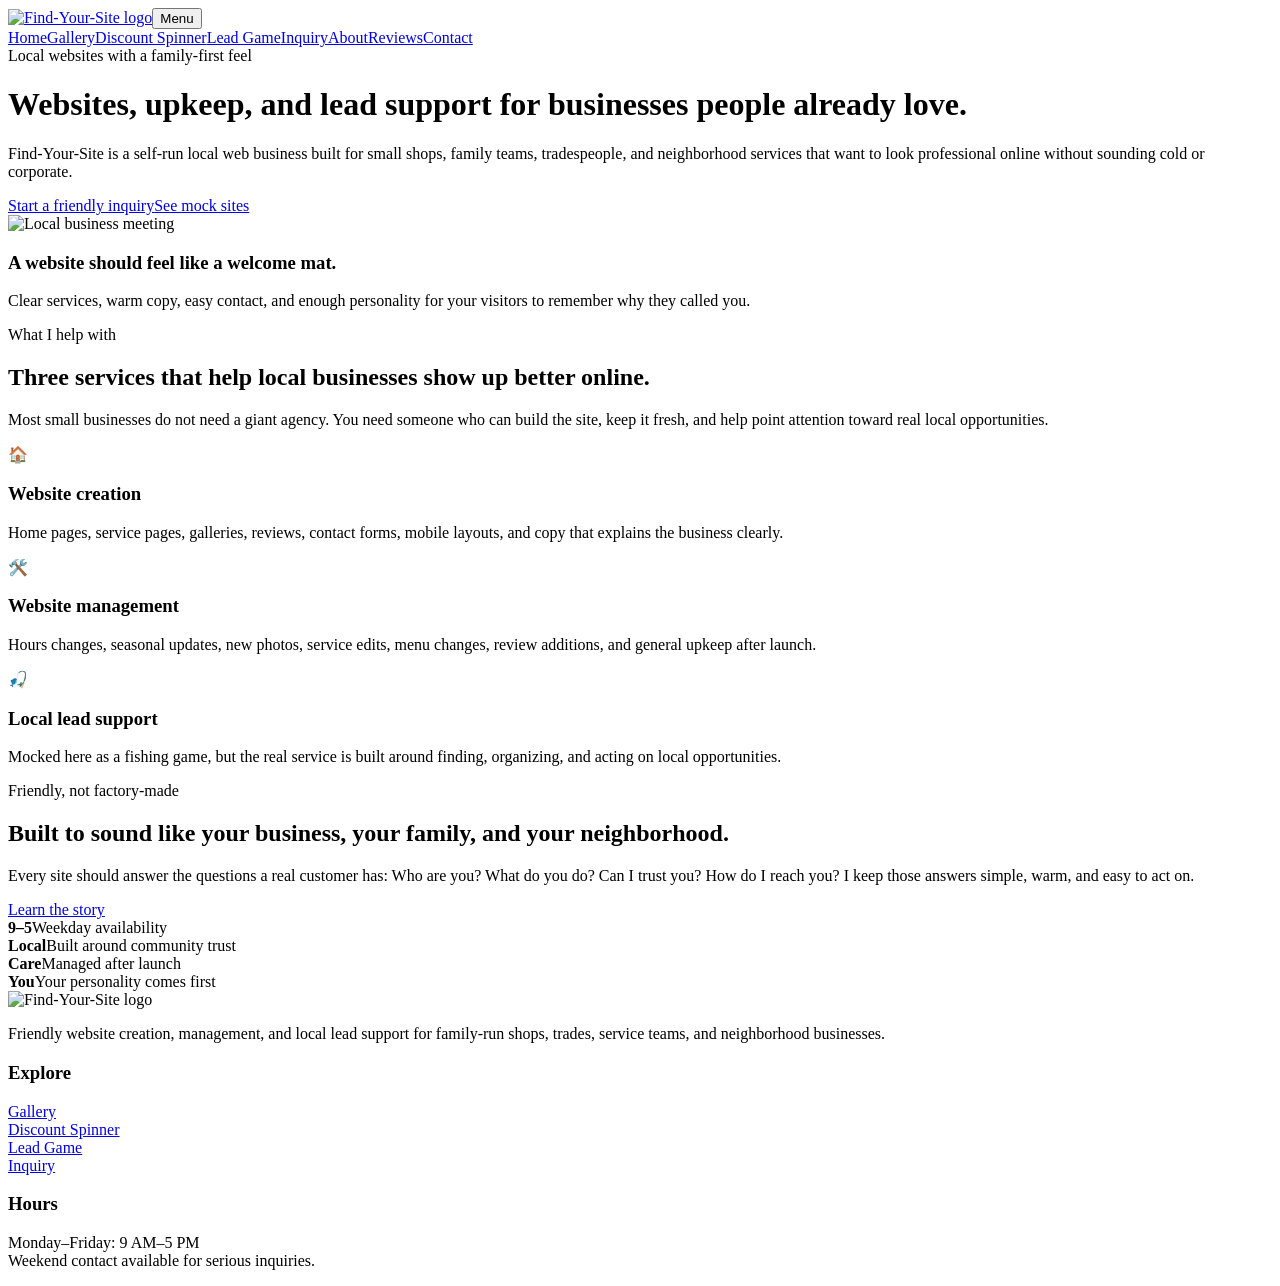
==== commit a5cf274d: "Add files via upload" ====
--- a/index.html
+++ b/index.html
@@ -1,35 +1,4 @@
-<!DOCTYPE html>
-<html lang="en">
-<head>
-<meta charset="UTF-8">
-<meta name="viewport" content="width=device-width, initial-scale=1.0">
-<title>Find-Your-Site | Local Website Creation & Lead Support</title>
-<link rel="stylesheet" href="assets/css/style.css">
-</head>
-<body>
-<header class="header"><div class="container nav"><a class="brand" href="index.html"><span class="brand-mark">🔎</span><span>find-your-site</span></a><button class="menu-toggle" aria-label="Open navigation">Menu</button><nav class="nav-links"><a href="index.html">Home</a><a href="gallery.html">Gallery</a><a href="discount-spinner.html">Discount Spinner</a><a href="leads-game.html">Lead Game</a><a href="custom-inquiry.html">Inquiry</a><a href="about.html">About</a><a href="reviews.html">Reviews</a><a href="contact.html">Contact</a></nav></div></header>
-<main>
-
-<section class="hero">
-  <div class="container hero-grid">
-    <div>
-      <span class="eyebrow">Local websites with a family-first feel</span>
-      <h1>Websites, upkeep, and lead support for businesses people already love.</h1>
-      <p>Find-Your-Site is a self-run local web business built for small shops, family teams, tradespeople, and neighborhood services that want to look professional online without sounding cold or corporate.</p>
-      <div class="hero-actions"><a class="btn btn-primary" href="custom-inquiry.html">Start a friendly inquiry</a><a class="btn btn-secondary" href="gallery.html">See mock sites</a></div>
-      <div class="mini-stats"><div class="stat"><strong>9–5</strong><span>Weekday availability</span></div><div class="stat"><strong>Local</strong><span>Built around community trust</span></div><div class="stat"><strong>Care</strong><span>Managed after launch</span></div></div>
-    </div>
-    <div class="hero-card"><img src="https://images.unsplash.com/photo-1521791055366-0d553872125f?auto=format&fit=crop&w=1200&q=80" alt="Friendly local business handshake"><div class="hero-badge"><strong>A website should feel like a welcome mat.</strong><p>Clear services, warm copy, easy contact, and enough personality for your visitors to remember why they called you.</p></div></div>
-  </div>
-</section>
-<section class="section section-soft"><div class="container"><div class="section-heading"><span class="eyebrow">What I help with</span><h2>Three services that help local businesses show up better online.</h2><p>Most small businesses do not need a giant agency. You need someone who can build the site, keep it fresh, and help point attention toward real local opportunities.</p></div><div class="grid-3"><article class="card lift"><div class="icon">💻</div><h3>Website creation</h3><p>Home pages, service pages, galleries, reviews, contact forms, mobile layouts, and copy that explains the business clearly.</p></article><article class="card lift"><div class="icon">🛠️</div><h3>Website management</h3><p>Hours changes, seasonal updates, new photos, service edits, menu changes, review additions, and general upkeep after launch.</p></article><article class="card lift"><div class="icon">🎣</div><h3>Local lead support</h3><p>Mocked here as a fishing game, but the real service is built around finding, organizing, and acting on local opportunities.</p></article></div></div></section>
-<section class="section"><div class="container split"><div class="photo-stack"><img src="https://images.unsplash.com/photo-1556761175-4b46a572b786?auto=format&fit=crop&w=900&q=80" alt="Small business meeting"><img src="https://images.unsplash.com/photo-1517245386807-bb43f82c33c4?auto=format&fit=crop&w=900&q=80" alt="Creative planning notes"></div><div><span class="eyebrow">Friendly, not factory-made</span><h2>Built to sound like your business, your family, and your neighborhood.</h2><p>Every site should answer the questions a real customer has: Who are you? What do you do? Can I trust you? How do I reach you? Find-Your-Site keeps those answers simple, warm, and easy to act on.</p><p>This site is designed as my business hub: portfolio, inquiry, reviews, discount wheel, and a playful lead-generation demo that shows you what local outreach can become.</p><a class="btn btn-primary" href="about.html">Learn the story</a></div></div></section>
-<section class="section section-soft"><div class="container"><div class="section-heading"><span class="eyebrow">Professional flow</span><h2>A cleaner client path from first click to first conversation.</h2></div><div class="process-line"><article><span>01</span><h3>Look around</h3><p>You can view the gallery and see examples of different business styles.</p></article><article><span>02</span><h3>Interact</h3><p>Spin for a discount or play the lead fishing demo to understand the service.</p></article><article><span>03</span><h3>Reach out</h3><p>The inquiry page lets you share project details in a friendly, low-pressure way.</p></article><article><span>04</span><h3>Build trust</h3><p>Reviews, about, and contact pages show the local, personal approach behind the work.</p></article></div></div></section>
-<section class="section"><div class="container"><div class="section-heading"><span class="eyebrow">Pricing examples</span><h2>Simple starting points that can be adjusted per client.</h2><p>These are portfolio-friendly examples. I can tune the real prices, deliverables, and packages around your business later.</p></div><div class="pricing-grid"><article class="price-card"><h3>Starter Site</h3><p class="price">$</p><p>For a new local business that needs a clean online home.</p><ul><li>Home, services, about, contact</li><li>Mobile-friendly layout</li><li>Basic contact form setup</li></ul></article><article class="price-card featured"><span class="badge">Most local-friendly</span><h3>Growth Site</h3><p class="price">$$</p><p>For businesses that want personality, galleries, reviews, and stronger trust.</p><ul><li>Expanded pages and copy</li><li>Gallery or portfolio section</li><li>Review and FAQ sections</li></ul></article><article class="price-card"><h3>Managed Site</h3><p class="price">Monthly</p><p>For business owners who want updates handled after launch.</p><ul><li>Content updates</li><li>Photo/service changes</li><li>Local lead support options</li></ul></article></div></div></section>
-<section class="section section-soft"><div class="container faq-wrap"><div><span class="eyebrow">Questions clients ask</span><h2>Clear answers before you ever call.</h2><p>Small-business owners are busy. A strong website handles the common questions early.</p></div><div class="faq-list"><button class="faq-item"><span>Can the site change as my business grows?</span><strong>+</strong></button><div class="faq-panel"><p>Yes. The whole point is to keep the site flexible for new services, new photos, new hours, and new goals.</p></div><button class="faq-item"><span>Do I need professional photos first?</span><strong>+</strong></button><div class="faq-panel"><p>No. A site can start with strong stock imagery or current photos, then be improved with real local photos later.</p></div><button class="faq-item"><span>What makes this different from a generic template?</span><strong>+</strong></button><div class="faq-panel"><p>The structure is professional, but the writing, sections, and calls to action are shaped around your personality and neighborhood.</p></div></div></div></section>
-
-</main>
-<footer class="footer"><div class="container footer-grid"><div><h3>find-your-site</h3><p>Friendly website creation, management, and local lead support for family-run shops, trades, service teams, and neighborhood businesses.</p></div><div><h4>Explore</h4><a href="gallery.html">Gallery</a><a href="discount-spinner.html">Discount Spinner</a><a href="leads-game.html">Lead Game</a><a href="custom-inquiry.html">Inquiry</a></div><div><h4>Company</h4><a href="about.html">About</a><a href="reviews.html">Reviews</a><a href="contact.html">Contact</a></div><div><h4>Hours</h4><p>Monday–Friday: 9 AM–5 PM<br>Weekend contact available for serious inquiries.</p></div></div><div class="container tiny-footer">© <span data-year></span> Find-Your-Site. Built for local businesses with personality.</div></footer>
-<script src="assets/js/script.js"></script>
-</body>
-</html>
+<!DOCTYPE html><html lang="en"><head><meta charset="UTF-8"><meta name="viewport" content="width=device-width, initial-scale=1.0"><title>Find-Your-Site | Local Website Creation & Lead Support</title><meta name="description" content="Local website creation, management, and lead support with a friendly family-first feel."><link rel="preconnect" href="https://fonts.googleapis.com"><link rel="preconnect" href="https://fonts.gstatic.com" crossorigin><link href="https://fonts.googleapis.com/css2?family=Poppins:wght@600;700;800;900&family=Inter:wght@400;500;600;700;800&display=swap" rel="stylesheet"><link rel="stylesheet" href="assets/css/styles.css"><script src="assets/js/main.js" defer></script></head><body><nav class="nav"><div class="wrap nav-inner"><a class="brand" href="index.html" aria-label="Find-Your-Site home"><img class="brand-logo" src="assets/images/logo.png" alt="Find-Your-Site logo"></a><button class="menu-btn" type="button">Menu</button><div class="nav-links"><a href="index.html">Home</a><a href="gallery.html">Gallery</a><a href="discount-spinner.html">Discount Spinner</a><a href="leads-game.html">Lead Game</a><a href="custom-inquiry.html">Inquiry</a><a href="about.html">About</a><a href="reviews.html">Reviews</a><a href="contact.html">Contact</a></div></div></nav>
+<header class="hero"><div class="wrap hero-grid"><div><div class="eyebrow">Local websites with a family-first feel</div><h1>Websites, upkeep, and lead support for businesses people already love.</h1><p class="lead">Find-Your-Site is a self-run local web business built for small shops, family teams, tradespeople, and neighborhood services that want to look professional online without sounding cold or corporate.</p><div class="btn-row"><a class="btn btn-primary" href="custom-inquiry.html">Start a friendly inquiry</a><a class="btn btn-ghost" href="gallery.html">See mock sites</a></div></div><div class="card"><img class="feature-img" src="https://images.unsplash.com/photo-1556761175-b413da4baf72?auto=format&fit=crop&w=1100&q=80" alt="Local business meeting"><h3>A website should feel like a welcome mat.</h3><p>Clear services, warm copy, easy contact, and enough personality for your visitors to remember why they called you.</p></div></div></header>
+<section class="section"><div class="wrap"><div class="eyebrow">What I help with</div><h2>Three services that help local businesses show up better online.</h2><p class="lead">Most small businesses do not need a giant agency. You need someone who can build the site, keep it fresh, and help point attention toward real local opportunities.</p><div class="grid-3"><div class="card"><div class="service-icon">🏠</div><h3>Website creation</h3><p>Home pages, service pages, galleries, reviews, contact forms, mobile layouts, and copy that explains the business clearly.</p></div><div class="card"><div class="service-icon">🛠️</div><h3>Website management</h3><p>Hours changes, seasonal updates, new photos, service edits, menu changes, review additions, and general upkeep after launch.</p></div><div class="card"><div class="service-icon">🎣</div><h3>Local lead support</h3><p>Mocked here as a fishing game, but the real service is built around finding, organizing, and acting on local opportunities.</p></div></div></div></section>
+<section class="section"><div class="wrap split"><div><div class="eyebrow">Friendly, not factory-made</div><h2>Built to sound like your business, your family, and your neighborhood.</h2><p>Every site should answer the questions a real customer has: Who are you? What do you do? Can I trust you? How do I reach you? I keep those answers simple, warm, and easy to act on.</p><a class="btn btn-secondary" href="about.html">Learn the story</a></div><div class="grid-2"><div class="stat"><strong>9–5</strong><span>Weekday availability</span></div><div class="stat"><strong>Local</strong><span>Built around community trust</span></div><div class="stat"><strong>Care</strong><span>Managed after launch</span></div><div class="stat"><strong>You</strong><span>Your personality comes first</span></div></div></div></section><footer class="footer"><div class="wrap footer-grid"><div><img class="mini-logo" src="assets/images/logo.png" alt="Find-Your-Site logo"><p>Friendly website creation, management, and local lead support for family-run shops, trades, service teams, and neighborhood businesses.</p></div><div><h3>Explore</h3><p><a href="gallery.html">Gallery</a><br><a href="discount-spinner.html">Discount Spinner</a><br><a href="leads-game.html">Lead Game</a><br><a href="custom-inquiry.html">Inquiry</a></p></div><div><h3>Hours</h3><p>Monday–Friday: 9 AM–5 PM<br>Weekend contact available for serious inquiries.</p></div></div></footer></body></html>
